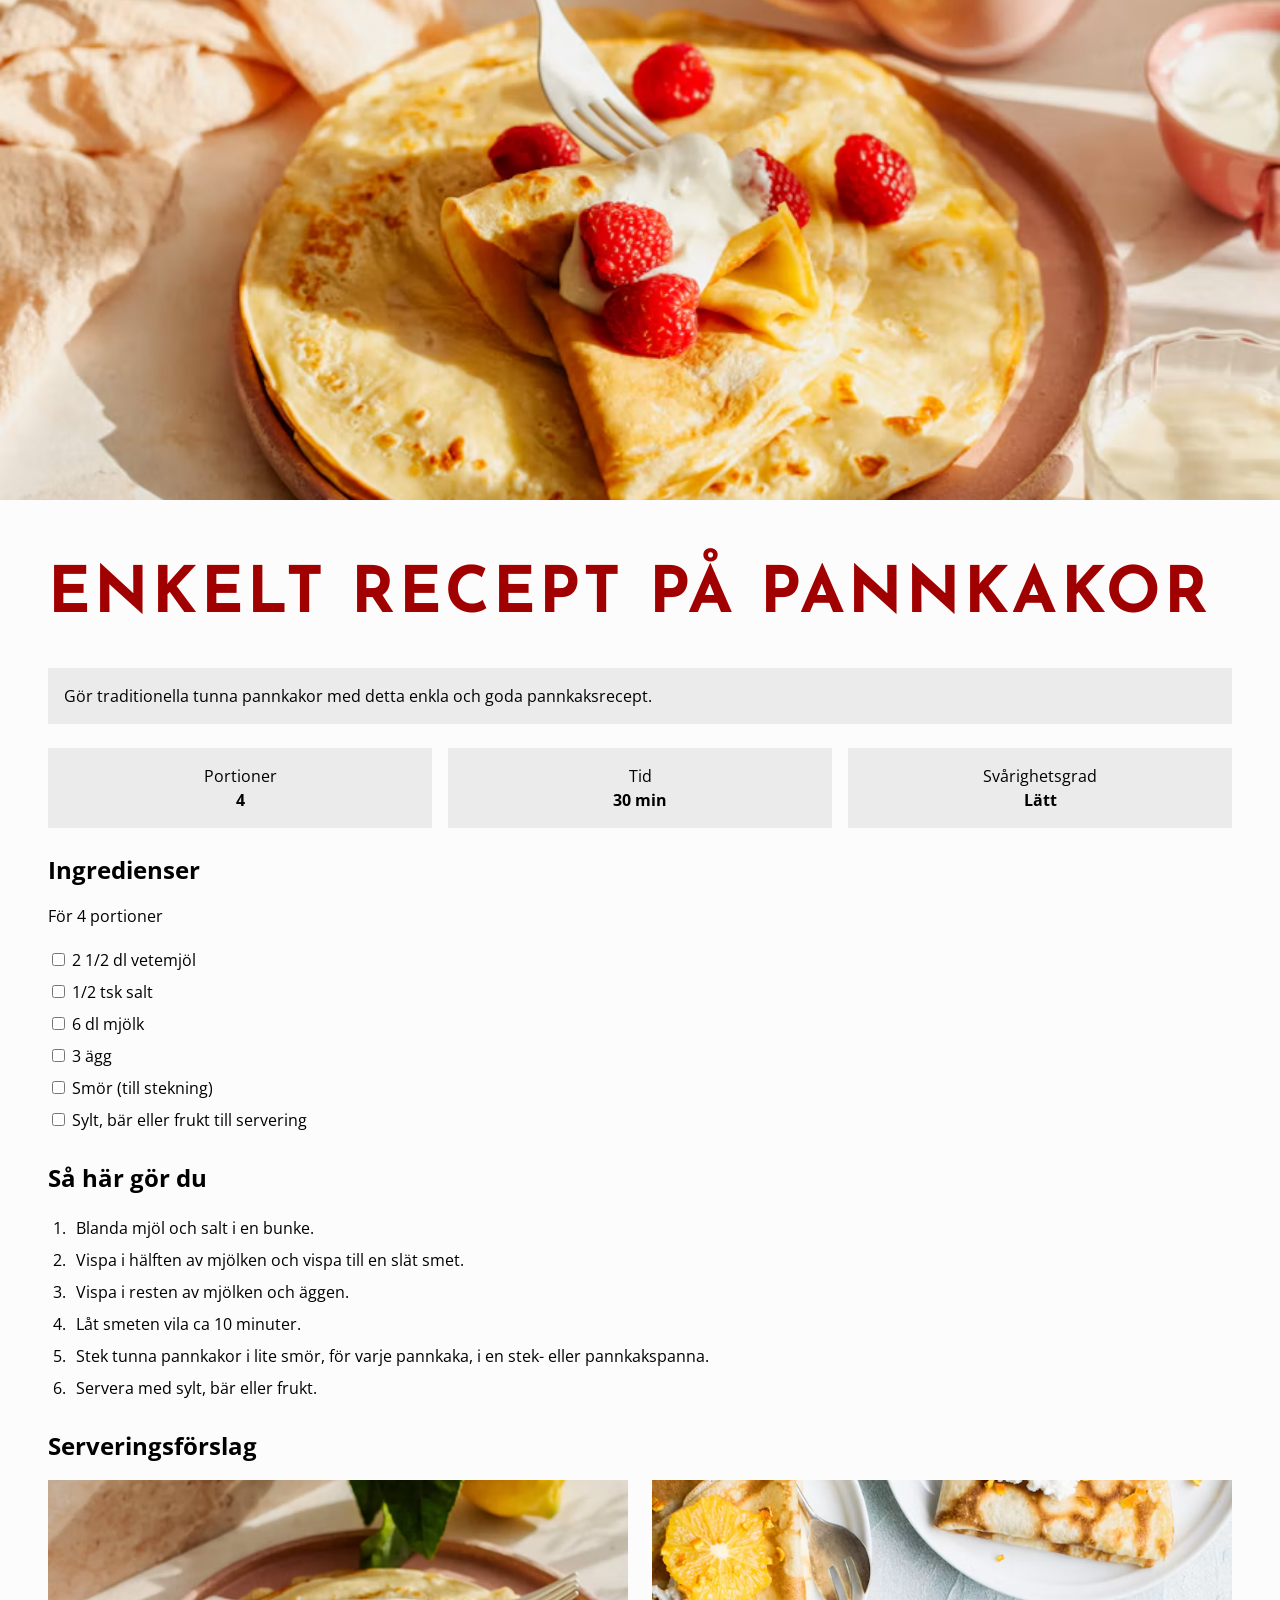
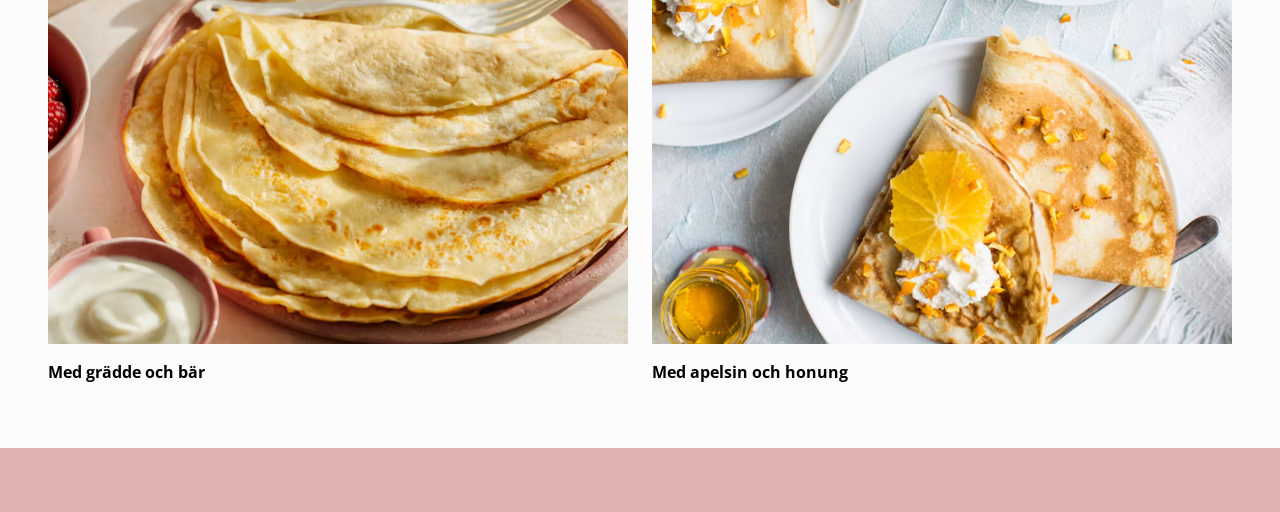
==== index.html @ 58b79878 "Replaced BEM modifiers with data-variant, add :has() strike-through text, focus and hover effects, l" ====
<!doctype html>
<html lang="sv">
  <head>
    <meta charset="UTF-8" />
    <meta name="viewport" content="width=device-width, initial-scale=1.0" />
    <title>Enkelt recept på pannkakor</title>
    <link rel="preconnect" href="https://fonts.googleapis.com" />
    <link rel="preconnect" href="https://fonts.gstatic.com" crossorigin />

    <link
      href="https://fonts.googleapis.com/css2?family=Josefin+Sans:wght@700&family=Open+Sans:wght@400;700&display=swap"
      rel="stylesheet"
    />

    <link rel="stylesheet" href="css/style.css" />
  </head>
  <body>
    <a class="skip-link" href="#main">Hoppa till innehållet</a>
    <main id="main">
      <article class="recipe">
        <img
          class="recipe-hero"
          src="images/01-hero.avif"
          alt="Tunna pannkakor med grädde och färska hallon."
          width="872"
          height="580"
        />

        <div class="recipe-content">
          <header class="recipe-header">
            <h1 class="recipe-title">Enkelt recept på pannkakor</h1>

            <p class="recipe-intro">
              Gör traditionella tunna pannkakor med detta enkla och goda
              pannkaksrecept.
            </p>

            <dl class="recipe-facts">
              <div class="recipe-fact">
                <dt>Portioner</dt>
                <dd class="recipe-fact-value">4</dd>
              </div>
              <div class="recipe-fact">
                <dt>Tid</dt>
                <dd class="recipe-fact-value">30 min</dd>
              </div>
              <div class="recipe-fact">
                <dt>Svårighetsgrad</dt>
                <dd class="recipe-fact-value">Lätt</dd>
              </div>
            </dl>
          </header>

          <section class="recipe-section">
            <h2 class="recipe-subtitle">Ingredienser</h2>
            <p>För 4 portioner</p>
            <ul class="recipe-list" data-variant="ingredients">
              <li>
                <label>
                  <input type="checkbox" />
                  2 1/2 dl vetemjöl
                </label>
              </li>
              <li>
                <label>
                  <input type="checkbox" />
                  1/2 tsk salt
                </label>
              </li>
              <li>
                <label>
                  <input type="checkbox" />
                  6 dl mjölk
                </label>
              </li>
              <li>
                <label>
                  <input type="checkbox" />
                  3 ägg
                </label>
              </li>
              <li>
                <label>
                  <input type="checkbox" />
                  Smör (till stekning)
                </label>
              </li>
              <li>
                <label>
                  <input type="checkbox" />
                  Sylt, bär eller frukt till servering
                </label>
              </li>
            </ul>
          </section>

          <section class="recipe-section">
            <h2 class="recipe-subtitle">Så här gör du</h2>
            <ol class="recipe-list" data-variant="steps">
              <li class="recipe-step">Blanda mjöl och salt i en bunke.</li>
              <li class="recipe-step">
                Vispa i hälften av mjölken och vispa till en slät smet.
              </li>
              <li class="recipe-step">Vispa i resten av mjölken och äggen.</li>
              <li class="recipe-step">Låt smeten vila ca 10 minuter.</li>
              <li class="recipe-step">
                Stek tunna pannkakor i lite smör, för varje pannkaka, i en stek-
                eller pannkakspanna.
              </li>
              <li class="recipe-step">Servera med sylt, bär eller frukt.</li>
            </ol>
          </section>

          <section class="recipe-section">
            <h2 class="recipe-subtitle">Serveringsförslag</h2>

            <div class="recipe-gallery">
              <figure class="recipe-figure">
                <img
                  class="recipe-gallery-image"
                  src="images/02-gallery.avif"
                  alt="En hög pannkakor på ett rosa fat med en skål grädde och en citron i bakgrunden."
                  width="687"
                  height="1032"
                  loading="lazy"
                />
                <figcaption class="recipe-caption">
                  Med grädde och bär
                </figcaption>
              </figure>
              <figure class="recipe-figure">
                <img
                  class="recipe-gallery-image"
                  src="images/03-gallery.avif"
                  alt="Vikta pannkakor med grädde, apelsin och honung."
                  width="687"
                  height="1031"
                  loading="lazy"
                />
                <figcaption class="recipe-caption">
                  Med apelsin och honung
                </figcaption>
              </figure>
            </div>
          </section>
        </div>
      </article>
    </main>
  </body>
</html>
---- css/style.css ----
/* Figma Design Tokens */
:root {
  --color-accent: #a10000;
  --color-page-bg: rgb(161 0 0 / 0.3);
  --color-card-bg: #fcfcfc;
  --color-intro-bg: #ebebeb;
  --color-text: #000;
  --color-text-muted: #5c5c5c;
  --color-focus: var(--color-accent);

  --font-family: "Open Sans", sans-serif;
  --font-family-heading: "Josefin Sans", sans-serif;
  --font-size-body: 1rem;
  --font-size-h1: clamp(2rem, 1rem + 4vw, 4rem);
  --font-size-h2: 1.5rem;
  --line-height-list: 2rem;

  --space-s: 1rem;
  --space-m: 1.5rem;
  --space-l: 3rem;
  --space-xl: 4rem;

  --content-max-width: 80rem;
  --hero-max-height: 500px;
}

/* Reset - based on Kevin Powells minimal reset: https://codepen.io/kevinpowell/pen/QWxBgZX */
*,
*::before,
*::after {
  box-sizing: border-box;
}

body,
h1,
h2,
p,
ul,
ol,
dl,
dd,
figure {
  margin: 0;
}

img {
  display: block;
  max-inline-size: 100%;
  block-size: auto;
}

/* Base */
body {
  min-block-size: 100svh;
  padding-block-end: var(--space-xl);
  font-family: var(--font-family);
  font-size: var(--font-size-body);
  font-weight: 400;
  line-height: 1.5;
  color: var(--color-text);
  background-color: var(--color-page-bg);
  -webkit-font-smoothing: antialiased;
  -moz-osx-font-smoothing: grayscale;
}

/* Focus */
:focus-visible {
  outline: 3px solid var(--color-focus);
  outline-offset: 3px;
}

a:hover {
  text-decoration-thickness: 2px;
}

/* Skip link */
.skip-link {
  position: absolute;
  inset-block-start: var(--space-s);
  inset-inline-start: var(--space-s);
  z-index: 1;
  padding: var(--space-s);
  font-weight: 700;
  color: var(--color-card-bg);
  background-color: var(--color-accent);
  transform: translateY(-200%);
}

.skip-link:focus {
  transform: translateY(0);
}

/* Recipe card */
.recipe {
  max-inline-size: var(--content-max-width);
  margin-inline: auto;
  background-color: var(--color-card-bg);
}

.recipe-hero {
  inline-size: 100%;
  aspect-ratio: 16 / 9;
  max-block-size: var(--hero-max-height);
  object-fit: cover;
}

.recipe-content {
  display: flex;
  flex-direction: column;
  gap: var(--space-m);
  padding: var(--space-l) var(--space-s) var(--space-xl);
}

/* Header */
.recipe-header {
  display: flex;
  flex-direction: column;
  gap: var(--space-m);
}

.recipe-title {
  font-family: var(--font-family-heading);
  font-size: var(--font-size-h1);
  font-weight: 700;
  letter-spacing: 0.05em;
  text-transform: uppercase;
  color: var(--color-accent);
}

.recipe-intro {
  padding: var(--space-s);
  background-color: var(--color-intro-bg);
}

.recipe-facts {
  display: flex;
  flex-wrap: wrap;
  gap: var(--space-s);
}

.recipe-fact {
  flex: 1;
  padding: var(--space-s);
  text-align: center;
  background-color: var(--color-intro-bg);
}

.recipe-fact-value {
  font-weight: 700;
}

/* Sections */
.recipe-section {
  display: flex;
  flex-direction: column;
  gap: var(--space-s);
}

.recipe-subtitle {
  font-size: var(--font-size-h2);
  font-weight: 700;
}

/* Lists */
.recipe-list {
  line-height: var(--line-height-list);
}

.recipe-list[data-variant="ingredients"] {
  list-style: none;
  padding-inline-start: 0;
}

.recipe-list[data-variant="ingredients"] li:has(:checked) {
  color: var(--color-text-muted);
  text-decoration: line-through;
}

.recipe-list[data-variant="ingredients"] input {
  accent-color: var(--color-accent);
}

.recipe-list[data-variant="ingredients"] label {
  cursor: pointer;
}

.recipe-list[data-variant="ingredients"] label:hover {
  color: var(--color-accent);
}

.recipe-list[data-variant="steps"] {
  padding-inline-start: 1.375rem;
}

.recipe-step {
  padding-inline-start: 0.375rem;
}

/* Gallery */
.recipe-gallery {
  display: grid;
  gap: var(--space-m);
}

.recipe-gallery-image {
  inline-size: 100%;
  aspect-ratio: 5 / 4;
  object-fit: cover;
}

.recipe-caption {
  padding-block-start: var(--space-s);
  font-weight: 700;
}

/* Desktop */
@media (min-width: 48em) {
  .recipe-content {
    padding-inline: var(--space-l);
  }

  .recipe-gallery {
    grid-template-columns: 1fr 1fr;
  }
}
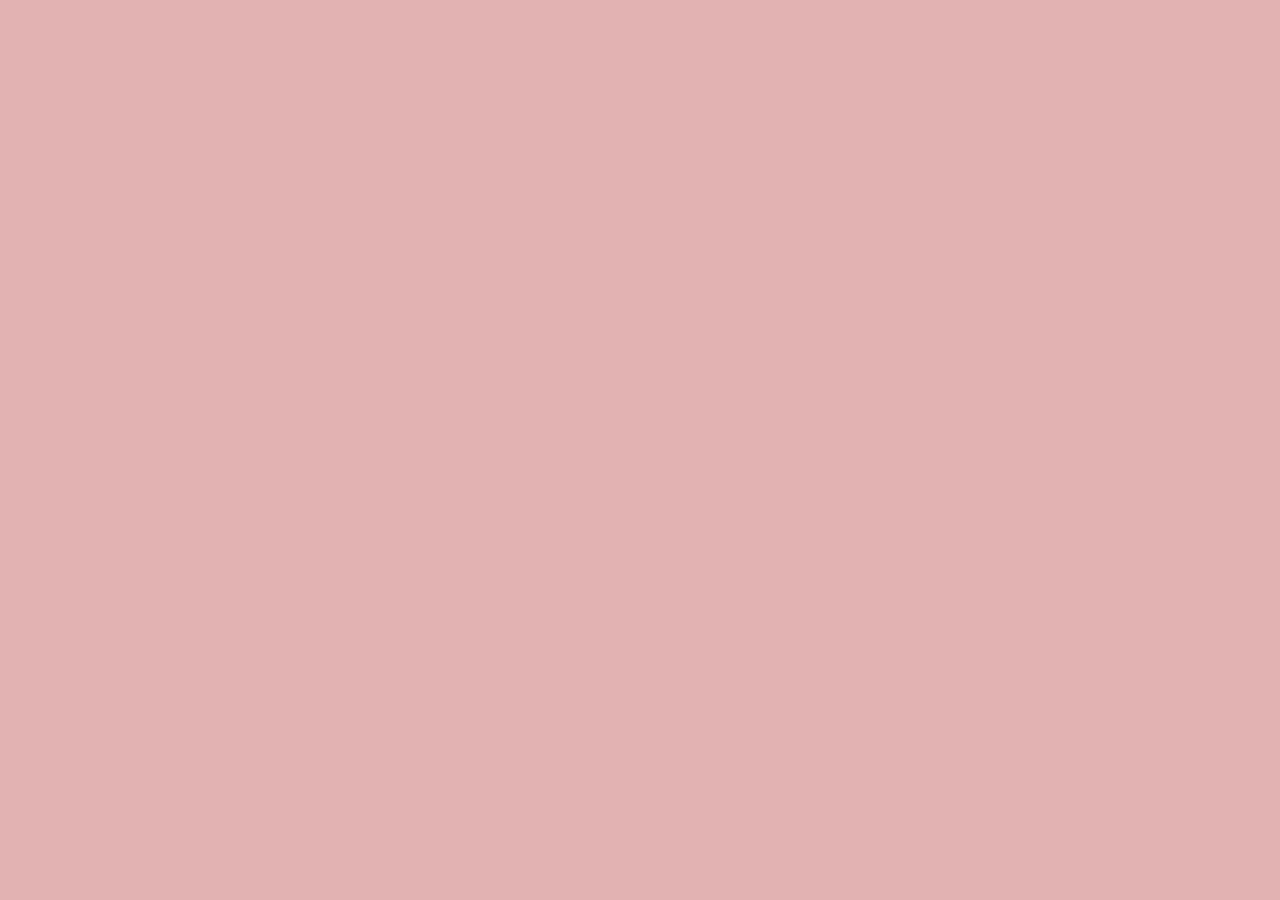
==== commit 81ada002: "Added title and stylesheet, changed to lang=sv on index.html" ====
--- a/index.html
+++ b/index.html
@@ -1,150 +1,11 @@
-<!doctype html>
+<!DOCTYPE html>
 <html lang="sv">
-  <head>
-    <meta charset="UTF-8" />
-    <meta name="viewport" content="width=device-width, initial-scale=1.0" />
-    <title>Enkelt recept på pannkakor</title>
-    <link rel="preconnect" href="https://fonts.googleapis.com" />
-    <link rel="preconnect" href="https://fonts.gstatic.com" crossorigin />
-
-    <link
-      href="https://fonts.googleapis.com/css2?family=Josefin+Sans:wght@700&family=Open+Sans:wght@400;700&display=swap"
-      rel="stylesheet"
-    />
-
-    <link rel="stylesheet" href="css/style.css" />
-  </head>
-  <body>
-    <a class="skip-link" href="#main">Hoppa till innehållet</a>
-    <main id="main">
-      <article class="recipe">
-        <img
-          class="recipe-hero"
-          src="images/01-hero.avif"
-          alt="Tunna pannkakor med grädde och färska hallon."
-          width="872"
-          height="580"
-        />
-
-        <div class="recipe-content">
-          <header class="recipe-header">
-            <h1 class="recipe-title">Enkelt recept på pannkakor</h1>
-
-            <p class="recipe-intro">
-              Gör traditionella tunna pannkakor med detta enkla och goda
-              pannkaksrecept.
-            </p>
-
-            <dl class="recipe-facts">
-              <div class="recipe-fact">
-                <dt>Portioner</dt>
-                <dd class="recipe-fact-value">4</dd>
-              </div>
-              <div class="recipe-fact">
-                <dt>Tid</dt>
-                <dd class="recipe-fact-value">30 min</dd>
-              </div>
-              <div class="recipe-fact">
-                <dt>Svårighetsgrad</dt>
-                <dd class="recipe-fact-value">Lätt</dd>
-              </div>
-            </dl>
-          </header>
-
-          <section class="recipe-section">
-            <h2 class="recipe-subtitle">Ingredienser</h2>
-            <p>För 4 portioner</p>
-            <ul class="recipe-list" data-variant="ingredients">
-              <li>
-                <label>
-                  <input type="checkbox" />
-                  2 1/2 dl vetemjöl
-                </label>
-              </li>
-              <li>
-                <label>
-                  <input type="checkbox" />
-                  1/2 tsk salt
-                </label>
-              </li>
-              <li>
-                <label>
-                  <input type="checkbox" />
-                  6 dl mjölk
-                </label>
-              </li>
-              <li>
-                <label>
-                  <input type="checkbox" />
-                  3 ägg
-                </label>
-              </li>
-              <li>
-                <label>
-                  <input type="checkbox" />
-                  Smör (till stekning)
-                </label>
-              </li>
-              <li>
-                <label>
-                  <input type="checkbox" />
-                  Sylt, bär eller frukt till servering
-                </label>
-              </li>
-            </ul>
-          </section>
-
-          <section class="recipe-section">
-            <h2 class="recipe-subtitle">Så här gör du</h2>
-            <ol class="recipe-list" data-variant="steps">
-              <li class="recipe-step">Blanda mjöl och salt i en bunke.</li>
-              <li class="recipe-step">
-                Vispa i hälften av mjölken och vispa till en slät smet.
-              </li>
-              <li class="recipe-step">Vispa i resten av mjölken och äggen.</li>
-              <li class="recipe-step">Låt smeten vila ca 10 minuter.</li>
-              <li class="recipe-step">
-                Stek tunna pannkakor i lite smör, för varje pannkaka, i en stek-
-                eller pannkakspanna.
-              </li>
-              <li class="recipe-step">Servera med sylt, bär eller frukt.</li>
-            </ol>
-          </section>
-
-          <section class="recipe-section">
-            <h2 class="recipe-subtitle">Serveringsförslag</h2>
-
-            <div class="recipe-gallery">
-              <figure class="recipe-figure">
-                <img
-                  class="recipe-gallery-image"
-                  src="images/02-gallery.avif"
-                  alt="En hög pannkakor på ett rosa fat med en skål grädde och en citron i bakgrunden."
-                  width="687"
-                  height="1032"
-                  loading="lazy"
-                />
-                <figcaption class="recipe-caption">
-                  Med grädde och bär
-                </figcaption>
-              </figure>
-              <figure class="recipe-figure">
-                <img
-                  class="recipe-gallery-image"
-                  src="images/03-gallery.avif"
-                  alt="Vikta pannkakor med grädde, apelsin och honung."
-                  width="687"
-                  height="1031"
-                  loading="lazy"
-                />
-                <figcaption class="recipe-caption">
-                  Med apelsin och honung
-                </figcaption>
-              </figure>
-            </div>
-          </section>
-        </div>
-      </article>
-    </main>
-  </body>
-</html>
+<head>
+  <meta charset="UTF-8">
+  <meta name="viewport" content="width=device-width, initial-scale=1.0">
+  <title>Receptboken</title>
+<link rel="stylesheet" href="css/style.css">
+</head>
+<body>
+</body>
+</html>
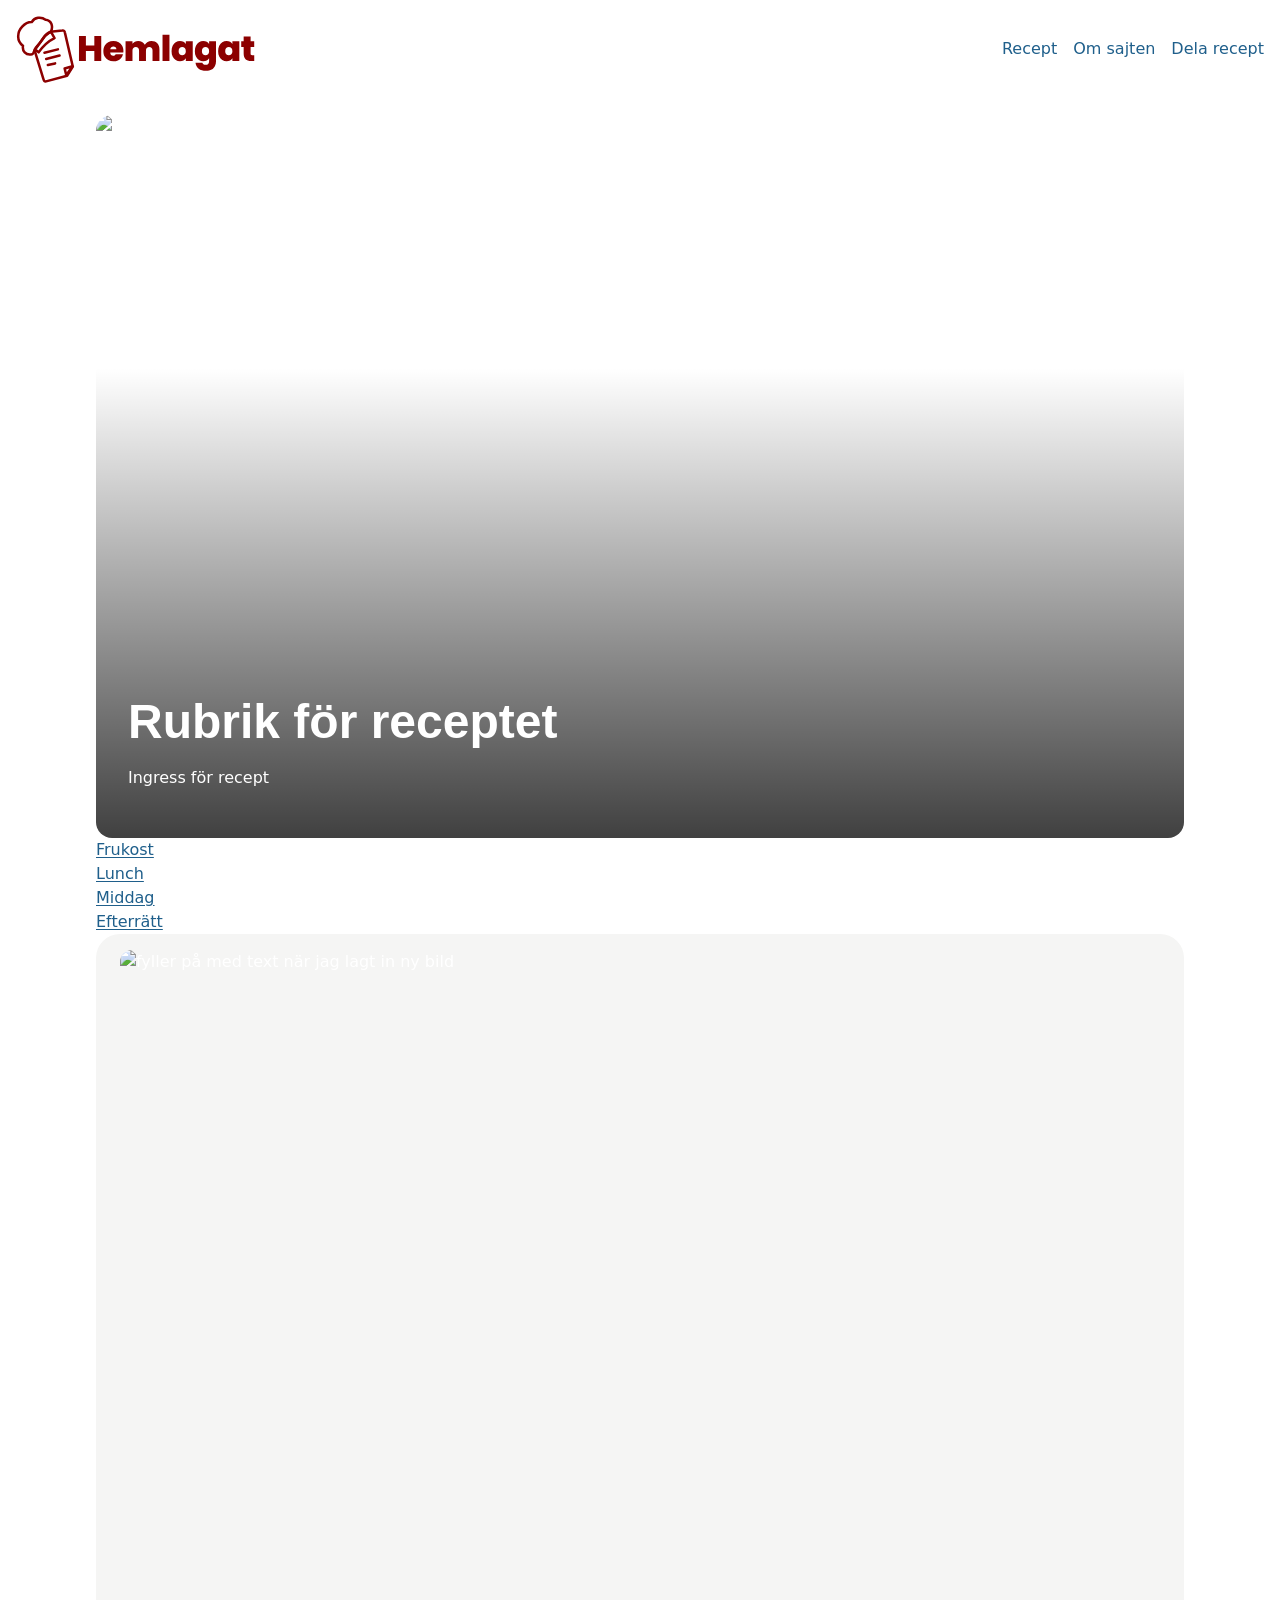
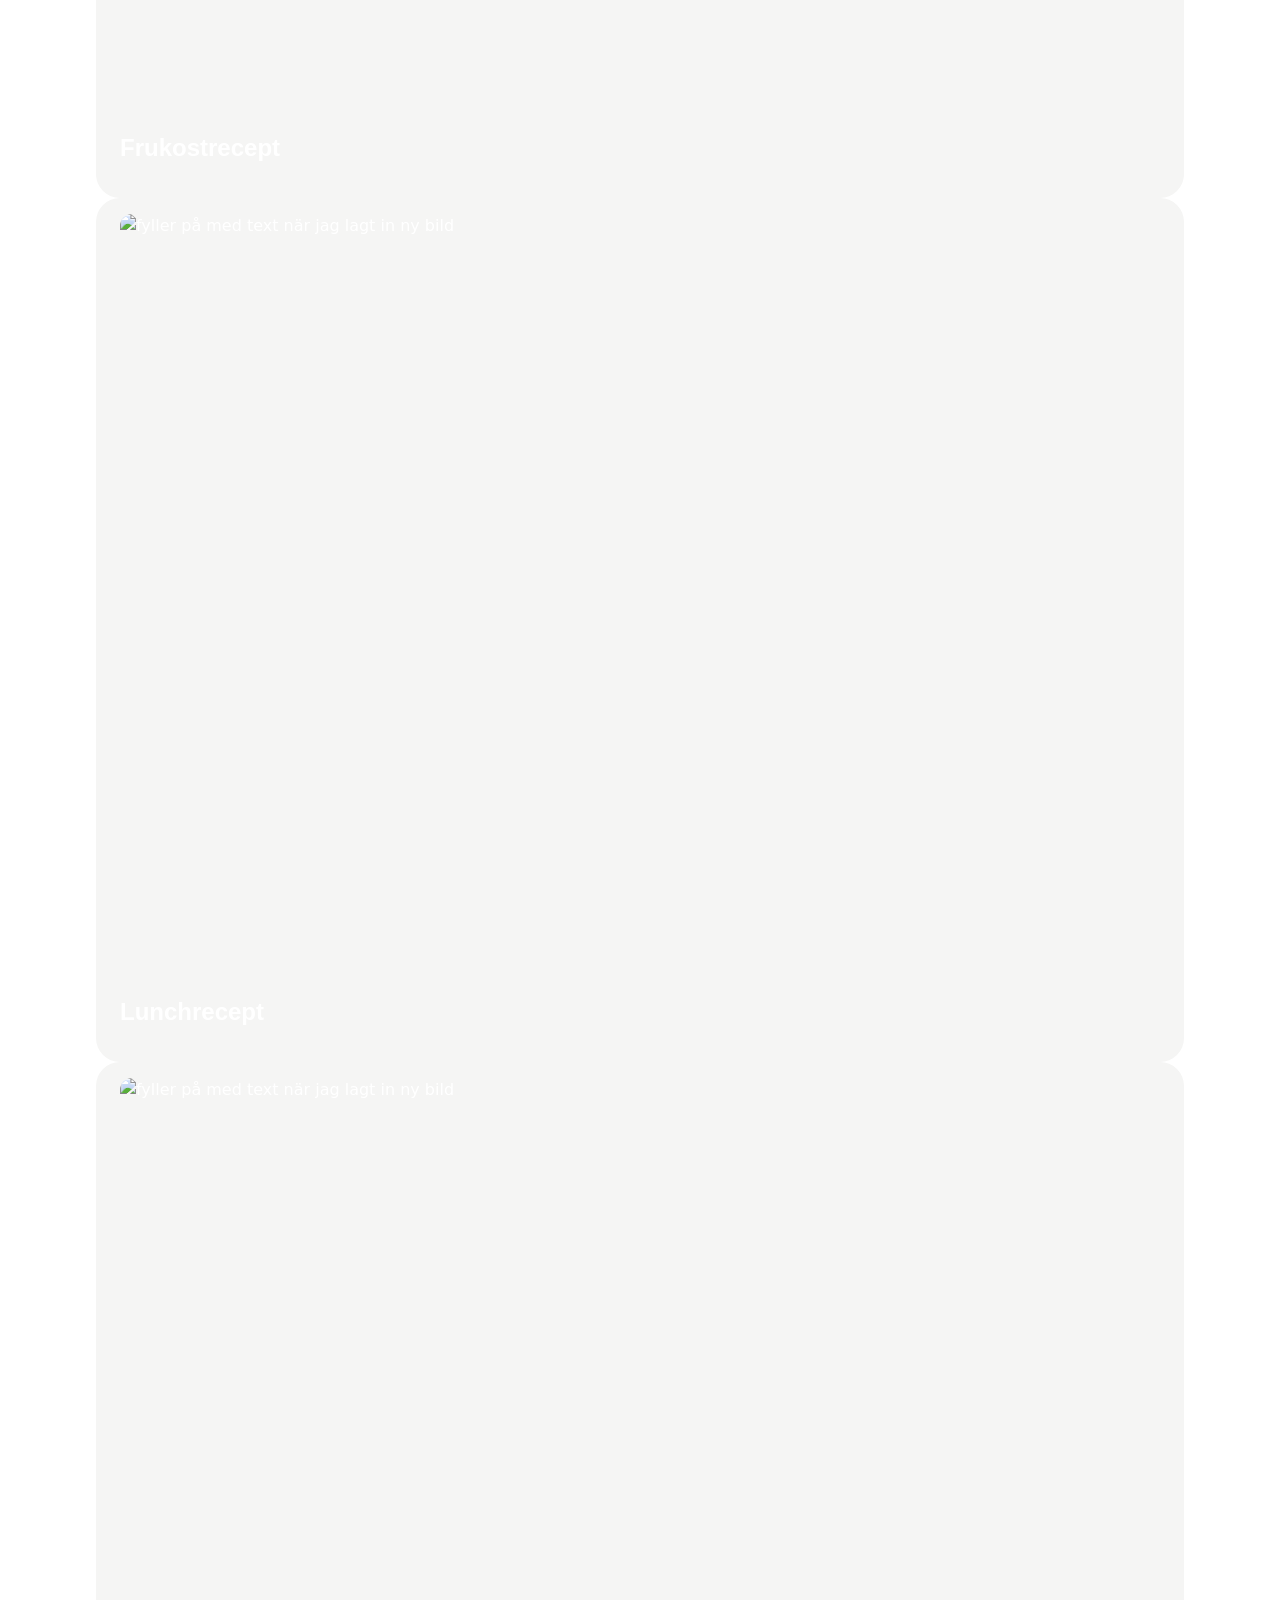
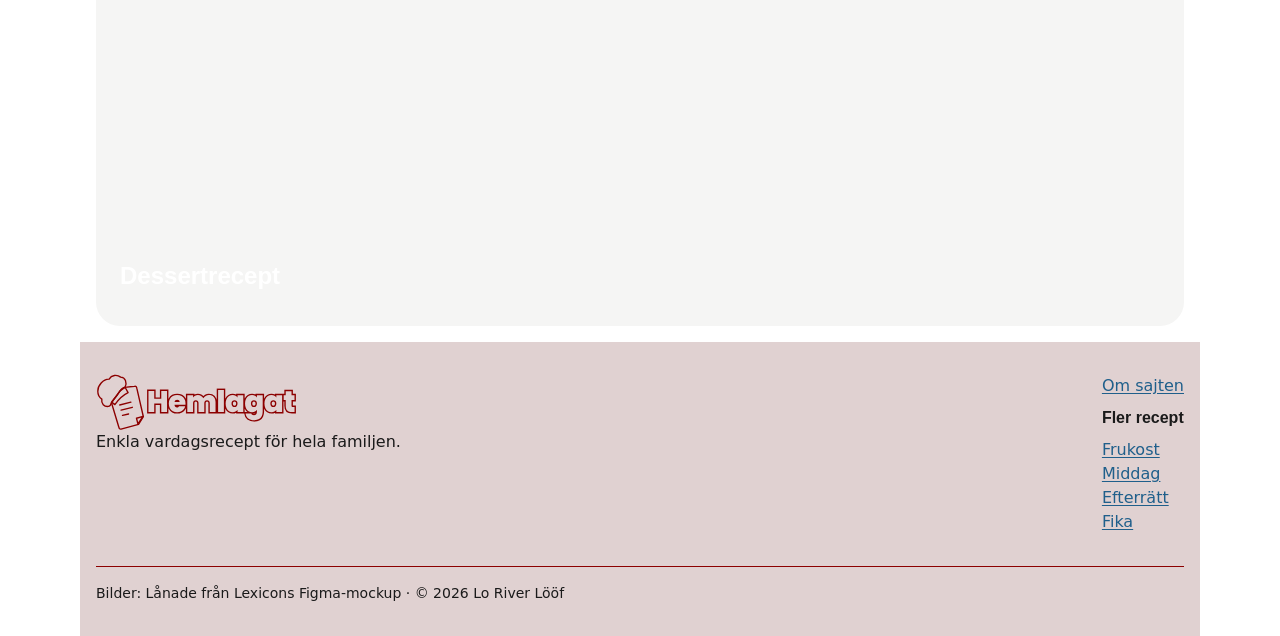
==== commit c9e5b0e5: "Rename recipe page, add logos and remove test code" ====
--- a/index.html
+++ b/index.html
@@ -1,11 +1,126 @@
-<!DOCTYPE html>
+<!doctype html>
 <html lang="sv">
-<head>
-  <meta charset="UTF-8">
-  <meta name="viewport" content="width=device-width, initial-scale=1.0">
-  <title>Receptboken</title>
-<link rel="stylesheet" href="css/style.css">
-</head>
-<body>
-</body>
-</html>+  <head>
+    <meta charset="UTF-8" />
+    <meta name="viewport" content="width=device-width, initial-scale=1.0" />
+    <title>Receptboken</title>
+    <link rel="stylesheet" href="css/style.css" />
+  </head>
+  <body>
+    <a class="skip-link" href="#main">Hoppa till innehållet</a>
+
+    <header class="site-header">
+      <a class="site-logo" href="index.html"
+        ><img
+          src="logotype/logo-hemlagat-transparent.svg"
+          alt="Hemlagat, till startsidan"
+      /></a>
+      <nav aria-label="Huvudmeny">
+        <ul role="list" class="site-nav">
+          <li><a href="index.html">Recept</a></li>
+          <li><a href="#">Om sajten</a></li>
+          <li><a class="button" href="#">Dela recept</a></li>
+        </ul>
+      </nav>
+    </header>
+
+    <main id="main" class="home">
+      <header class="recipe-header">
+        <img
+          src="test-photos/hero-02-index.avif"
+          class="recipe-hero"
+          alt="fyller på med text när jag lagt in ny bild"
+          width="872"
+          height="580"
+        />
+        <h1 class="recipe-title">Rubrik för receptet</h1>
+        <p class="recipe-intro">Ingress för recept</p>
+      </header>
+      <article class="content">
+        <section class="categories">
+          <nav class="category-list" aria-label="Receptkategorier">
+            <ul role="list" class="test">
+              <li><a href="#">Frukost</a></li>
+              <li><a href="#">Lunch</a></li>
+              <li><a href="#">Middag</a></li>
+              <li><a href="#">Efterrätt</a></li>
+            </ul>
+          </nav>
+        </section>
+
+        <section class="test-container">
+          <section class="recipe-header recipe-section recipe-card">
+            <div class="test-hero">
+              <img
+                class="recipe-gallery-image"
+                src="test-photos/recipe-suggestion-03.avif"
+                alt="fyller på med text när jag lagt in ny bild"
+                width="687"
+                height="1032"
+                loading="lazy"
+              />
+              <h2 class="test-hero-text">Frukostrecept</h2>
+            </div>
+          </section>
+          <section class="recipe-header recipe-section recipe-card">
+            <div class="test-hero">
+              <img
+                class="recipe-gallery-image"
+                src="test-photos/recipe-suggestion-01.avif"
+                alt="fyller på med text när jag lagt in ny bild"
+                width="687"
+                height="1032"
+                loading="lazy"
+              />
+              <h2 class="test-hero-text">Lunchrecept</h2>
+            </div>
+          </section>
+          <section class="recipe-header recipe-section recipe-card">
+            <div class="test-hero">
+              <img
+                class="recipe-gallery-image"
+                src="test-photos/recipe-suggestion-02.avif"
+                alt="fyller på med text när jag lagt in ny bild"
+                width="687"
+                height="1032"
+                loading="lazy"
+              />
+              <h2 class="test-hero-text">Dessertrecept</h2>
+            </div>
+          </section>
+          <!-- </div> -->
+        </section>
+      </article>
+    </main>
+
+    <div class="footer-wrapper">
+      <footer class="site-footer">
+        <div class="footer-brand">
+          <a href="index.html"
+            ><img
+              class="footer-logo"
+              src="logotype/logo-hemlagat-transparent-stroke-3.svg"
+              alt="Hemlagat, till startsidan"
+          /></a>
+
+          <p>Enkla vardagsrecept för hela familjen.</p>
+        </div>
+        <nav class="footer-nav" aria-label="Sidfot">
+          <ul role="list">
+            <li><a href="#">Om sajten</a></li>
+          </ul>
+          <h2 class="footer-title">Fler recept</h2>
+          <ul role="list">
+            <li><a href="#">Frukost</a></li>
+            <li><a href="#">Middag</a></li>
+            <li><a href="#">Efterrätt</a></li>
+            <li><a href="#">Fika</a></li>
+          </ul>
+        </nav>
+        <p class="footer-copyright">
+          Bilder: Lånade från Lexicons Figma-mockup · © 2026 Lo River Lööf
+        </p>
+      </footer>
+    </div>
+  </body>
+</html>
--- a/css/style.css
+++ b/css/style.css
@@ -1,225 +1,430 @@
-/* Figma Design Tokens */
+/* ==========================================================
+   1. Tokens
+   light-dark(light value, dark value) follows the visitor's
+   system setting. It only works together with color-scheme.
+   ========================================================== */
 :root {
-  --color-accent: #a10000;
-  --color-page-bg: rgb(161 0 0 / 0.3);
-  --color-card-bg: #fcfcfc;
-  --color-intro-bg: #ebebeb;
-  --color-text: #000;
-  --color-text-muted: #5c5c5c;
-  --color-focus: var(--color-accent);
-
-  --font-family: "Open Sans", sans-serif;
-  --font-family-heading: "Josefin Sans", sans-serif;
-  --font-size-body: 1rem;
-  --font-size-h1: clamp(2rem, 1rem + 4vw, 4rem);
-  --font-size-h2: 1.5rem;
-  --line-height-list: 2rem;
-
-  --space-s: 1rem;
-  --space-m: 1.5rem;
-  --space-l: 3rem;
-  --space-xl: 4rem;
-
-  --content-max-width: 80rem;
-  --hero-max-height: 500px;
-}
-
-/* Reset - based on Kevin Powells minimal reset: https://codepen.io/kevinpowell/pen/QWxBgZX */
+  color-scheme: light dark;
+
+  --color-text: light-dark(#1a1a1a, #e8e8ea);
+  --color-text-muted: light-dark(#6b6b6b, #9a9a9f);
+  --color-bg: light-dark(#ffffff, #141518);
+  --color-surface: light-dark(#f5f5f4, #1d1f23);
+  --color-accent: light-dark(#1f5f8b, #7cb8e4);
+  --color-link: light-dark(#1f5f8b, #7cb8e4);
+  --color-link-hover: light-dark(#123d5c, #b3d8f2);
+  --color-border: light-dark(#8c0000, #2c2f35);
+  --color-footer: rgb(224, 209, 209);
+
+  --font-body: "Open Sans", system-ui, sans-serif;
+  --font-heading: "Josefin Sans", sans-serif;
+
+  --space-xs: 0.25rem;
+  --space-s: 0.5rem;
+  --space-m: 1rem;
+  --space-l: 1.5rem;
+  --space-xl: 2rem;
+}
+
+/* ==========================================================
+   2. Reset
+   Based on Josh Comeau's Custom CSS Reset
+   https://www.joshwcomeau.com/css/custom-css-reset/
+   ========================================================== */
 *,
 *::before,
 *::after {
   box-sizing: border-box;
 }
 
-body,
+* {
+  margin: 0;
+}
+
+@media (prefers-reduced-motion: no-preference) {
+  html {
+    interpolate-size: allow-keywords;
+  }
+}
+
+body {
+  line-height: 1.5;
+  -webkit-font-smoothing: antialiased;
+}
+
+img,
+picture,
+video,
+canvas,
+svg {
+  display: block;
+  max-width: 100%;
+}
+
+input,
+button,
+textarea,
+select {
+  font: inherit;
+}
+
+p,
 h1,
 h2,
-p,
-ul,
-ol,
-dl,
-dd,
-figure {
-  margin: 0;
-}
-
-img {
-  display: block;
-  max-inline-size: 100%;
+h3,
+h4,
+h5,
+h6 {
+  overflow-wrap: break-word;
+}
+
+p {
+  text-wrap: pretty;
+}
+
+h1,
+h2,
+h3,
+h4,
+h5,
+h6 {
+  text-wrap: balance;
+}
+
+/* From Andy Bell's A (more) Modern CSS Reset
+   https://piccalil.li/blog/a-more-modern-css-reset/
+   Removes list styles only when role="list" is set,
+   so Safari/VoiceOver still announces it as a list. */
+ul[role="list"],
+ol[role="list"] {
+  list-style: none;
+  padding: 0;
+}
+
+/* ==========================================================
+   3. Base
+   Default styles for plain HTML elements, no classes.
+   ========================================================== */
+body {
+  min-height: 100vh;
+  font-family: var(--font-body);
+  color: var(--color-text);
+  background-color: var(--color-bg);
+}
+
+h1,
+h2,
+h3,
+h4,
+h5,
+h6 {
+  font-family: var(--font-heading);
+}
+
+a {
+  color: var(--color-link);
+  text-underline-offset: 0.15em;
+}
+
+a:hover {
+  color: var(--color-link-hover);
+  text-decoration-thickness: 2px;
+}
+
+:focus-visible {
+  outline: 3px solid var(--color-accent);
+  outline-offset: 2px;
+}
+
+@media (prefers-reduced-motion: no-preference) {
+  html {
+    scroll-behavior: smooth;
+  }
+}
+
+/* ==========================================================
+   4. Layout
+   ========================================================== */
+main {
+  max-inline-size: 70rem;
+  margin-inline: auto;
+  padding: var(--space-m);
+}
+
+/* ==========================================================
+   5. Site header
+   ========================================================== */
+.site-header {
+  display: flex;
+  flex-wrap: wrap;
+  justify-content: space-between;
+  align-items: center;
+  gap: var(--space-m);
+  padding: var(--space-m);
+
+  a {
+    text-decoration: none;
+  }
+}
+
+.site-logo img {
+  inline-size: 15rem;
   block-size: auto;
 }
 
-/* Base */
-body {
-  min-block-size: 100svh;
-  padding-block-end: var(--space-xl);
-  font-family: var(--font-family);
-  font-size: var(--font-size-body);
-  font-weight: 400;
-  line-height: 1.5;
-  color: var(--color-text);
-  background-color: var(--color-page-bg);
-  -webkit-font-smoothing: antialiased;
-  -moz-osx-font-smoothing: grayscale;
-}
-
-/* Focus */
-:focus-visible {
-  outline: 3px solid var(--color-focus);
-  outline-offset: 3px;
-}
-
-a:hover {
-  text-decoration-thickness: 2px;
-}
-
-/* Skip link */
-.skip-link {
-  position: absolute;
-  inset-block-start: var(--space-s);
-  inset-inline-start: var(--space-s);
+.site-nav {
+  display: flex;
+  flex-wrap: wrap;
+  gap: var(--space-m);
+}
+
+/* ==========================================================
+   6. Recipe page
+   ========================================================== */
+
+/* Page grid: one column on mobile, two from 48em */
+.recipe {
+  display: grid;
+  gap: var(--space-m);
+}
+
+@media (width >= 48em) {
+  .recipe {
+    grid-template-columns: minmax(0, 2fr) minmax(0, 3fr);
+    grid-template-areas:
+      "hero        hero"
+      "ingredients steps"
+      "serving     serving";
+    align-items: start;
+  }
+
+  .recipe-header {
+    grid-area: hero;
+  }
+
+  .recipe-ingredients {
+    grid-area: ingredients;
+  }
+
+  .recipe-steps {
+    grid-area: steps;
+  }
+
+  .recipe-serving {
+    grid-area: serving;
+  }
+}
+
+/* Hero: image and text share the same grid cells */
+.recipe-header {
+  display: grid;
+  grid-template-columns: var(--space-xl) 1fr var(--space-xl);
+  grid-template-rows: 1fr auto auto auto var(--space-xl);
+  row-gap: var(--space-s);
+  border-radius: 1rem;
+  overflow: hidden;
+  color: white;
+}
+
+.recipe-hero {
+  grid-column: 1 / -1;
+  grid-row: 1 / -1;
+  inline-size: 100%;
+  block-size: 100%;
+  object-fit: cover;
+}
+
+/* Dark gradient so the text on the image is readable */
+.recipe-header::after {
+  content: "";
+  grid-column: 1 / -1;
+  grid-row: 1 / -1;
+  background: linear-gradient(transparent 35%, rgb(0 0 0 / 0.75));
+}
+
+.recipe-title,
+.recipe-intro,
+.recipe-facts {
+  grid-column: 2;
   z-index: 1;
-  padding: var(--space-s);
+}
+
+.recipe-title {
+  grid-row: 2;
+  font-size: clamp(1.75rem, 1rem + 3vw, 3rem);
+}
+
+.recipe-intro {
+  grid-row: 3;
+}
+
+/* Facts */
+.recipe-facts {
+  grid-row: 4;
+  display: flex;
+  flex-wrap: wrap;
+  align-items: end;
+  gap: var(--space-s) var(--space-xl);
+}
+
+.recipe-fact dt {
+  font-size: 0.875rem;
+}
+
+.recipe-fact-value {
   font-weight: 700;
-  color: var(--color-card-bg);
-  background-color: var(--color-accent);
-  transform: translateY(-200%);
-}
-
-.skip-link:focus {
-  transform: translateY(0);
-}
-
-/* Recipe card */
-.recipe {
-  max-inline-size: var(--content-max-width);
-  margin-inline: auto;
-  background-color: var(--color-card-bg);
-}
-
-.recipe-hero {
-  inline-size: 100%;
-  aspect-ratio: 16 / 9;
-  max-block-size: var(--hero-max-height);
-  object-fit: cover;
-}
-
-.recipe-content {
+}
+
+.recipe-ratings {
+  margin-inline-start: auto;
+}
+
+.recipe-stars {
+  color: #ffd500;
+  font-size: 1.5em;
+}
+
+/* Sections (cards) */
+.recipe-section {
   display: flex;
   flex-direction: column;
   gap: var(--space-m);
-  padding: var(--space-l) var(--space-s) var(--space-xl);
-}
-
-/* Header */
-.recipe-header {
-  display: flex;
-  flex-direction: column;
+  padding: var(--space-m) var(--space-l);
+  background-color: var(--color-surface);
+  border-radius: 1.5rem;
+}
+
+/* Lists */
+.recipe-list[data-variant="ingredients"] input {
+  accent-color: var(--color-accent);
+}
+
+.recipe-list[data-variant="ingredients"] label {
+  cursor: pointer;
+}
+
+.recipe-list[data-variant="ingredients"] label:hover {
+  color: var(--color-accent);
+}
+
+.recipe-list[data-variant="ingredients"] li:has(:checked) {
+  color: var(--color-text-muted);
+  text-decoration: line-through;
+}
+
+.recipe-list[data-variant="steps"] {
+  padding-inline-start: 1.375rem;
+}
+
+.recipe-step {
+  padding-inline-start: 0.375rem;
+}
+
+/* Gallery */
+.recipe-gallery {
+  display: grid;
+  grid-template-columns: repeat(2, minmax(0, 1fr));
   gap: var(--space-m);
 }
 
-.recipe-title {
-  font-family: var(--font-family-heading);
-  font-size: var(--font-size-h1);
+.recipe-gallery-image {
+  inline-size: 100%;
+  block-size: auto;
+  aspect-ratio: 4 / 3;
+  object-fit: cover;
+  border-radius: 0.75rem;
+}
+
+.recipe-caption {
+  padding-block-start: var(--space-s);
   font-weight: 700;
-  letter-spacing: 0.05em;
-  text-transform: uppercase;
-  color: var(--color-accent);
-}
-
-.recipe-intro {
-  padding: var(--space-s);
-  background-color: var(--color-intro-bg);
-}
-
-.recipe-facts {
-  display: flex;
-  flex-wrap: wrap;
-  gap: var(--space-s);
-}
-
-.recipe-fact {
-  flex: 1;
-  padding: var(--space-s);
-  text-align: center;
-  background-color: var(--color-intro-bg);
-}
-
-.recipe-fact-value {
-  font-weight: 700;
-}
-
-/* Sections */
-.recipe-section {
+}
+
+/* ==========================================================
+   7. Site footer
+   ========================================================== */
+
+.site-footer {
+  display: grid;
+  gap: var(--space-xl);
+  max-inline-size: 70rem;
+  margin-inline: auto;
+  padding: var(--space-xl) var(--space-m);
+  background-color: var(--color-footer);
+}
+
+@media (width >= 48em) {
+  .site-footer {
+    grid-template-columns: 1fr auto;
+    grid-template-areas:
+      "brand     nav"
+      "copyright copyright";
+  }
+
+  .footer-brand {
+    grid-area: brand;
+  }
+
+  .footer-nav {
+    grid-area: nav;
+  }
+
+  .footer-copyright {
+    grid-area: copyright;
+  }
+}
+
+.footer-logo {
+  inline-size: 12.5rem;
+  block-size: auto;
+}
+
+.footer-nav {
   display: flex;
   flex-direction: column;
   gap: var(--space-s);
 }
 
-.recipe-subtitle {
-  font-size: var(--font-size-h2);
-  font-weight: 700;
-}
-
-/* Lists */
-.recipe-list {
-  line-height: var(--line-height-list);
-}
-
-.recipe-list[data-variant="ingredients"] {
-  list-style: none;
-  padding-inline-start: 0;
-}
-
-.recipe-list[data-variant="ingredients"] li:has(:checked) {
-  color: var(--color-text-muted);
-  text-decoration: line-through;
-}
-
-.recipe-list[data-variant="ingredients"] input {
-  accent-color: var(--color-accent);
-}
-
-.recipe-list[data-variant="ingredients"] label {
-  cursor: pointer;
-}
-
-.recipe-list[data-variant="ingredients"] label:hover {
-  color: var(--color-accent);
-}
-
-.recipe-list[data-variant="steps"] {
-  padding-inline-start: 1.375rem;
-}
-
-.recipe-step {
-  padding-inline-start: 0.375rem;
-}
-
-/* Gallery */
-.recipe-gallery {
-  display: grid;
-  gap: var(--space-m);
-}
-
-.recipe-gallery-image {
-  inline-size: 100%;
-  aspect-ratio: 5 / 4;
-  object-fit: cover;
-}
-
-.recipe-caption {
-  padding-block-start: var(--space-s);
-  font-weight: 700;
-}
-
-/* Desktop */
-@media (min-width: 48em) {
-  .recipe-content {
-    padding-inline: var(--space-l);
-  }
-
-  .recipe-gallery {
-    grid-template-columns: 1fr 1fr;
-  }
-}
+.footer-title {
+  font-size: 1rem;
+}
+
+.footer-copyright {
+  padding-block-start: var(--space-m);
+  border-block-start: 1px solid var(--color-border);
+  font-size: 0.875rem;
+}
+
+/* ==========================================================
+   8. Utilities
+   Last in the file so they win over component styles.
+   ========================================================== */
+
+/* Skip link: hidden until focused */
+.skip-link {
+  position: absolute;
+  top: var(--space-m);
+  left: var(--space-m);
+  z-index: 100;
+  padding: var(--space-s) var(--space-m);
+  background-color: var(--color-bg);
+  color: var(--color-text);
+  transform: translateY(-200%);
+}
+
+.skip-link:focus {
+  transform: none;
+}
+
+/* Hides content visually but keeps it for screen readers */
+.visually-hidden {
+  position: absolute;
+  width: 1px;
+  height: 1px;
+  margin: -1px;
+  padding: 0;
+  overflow: hidden;
+  clip-path: inset(50%);
+  white-space: nowrap;
+  border: 0;
+}
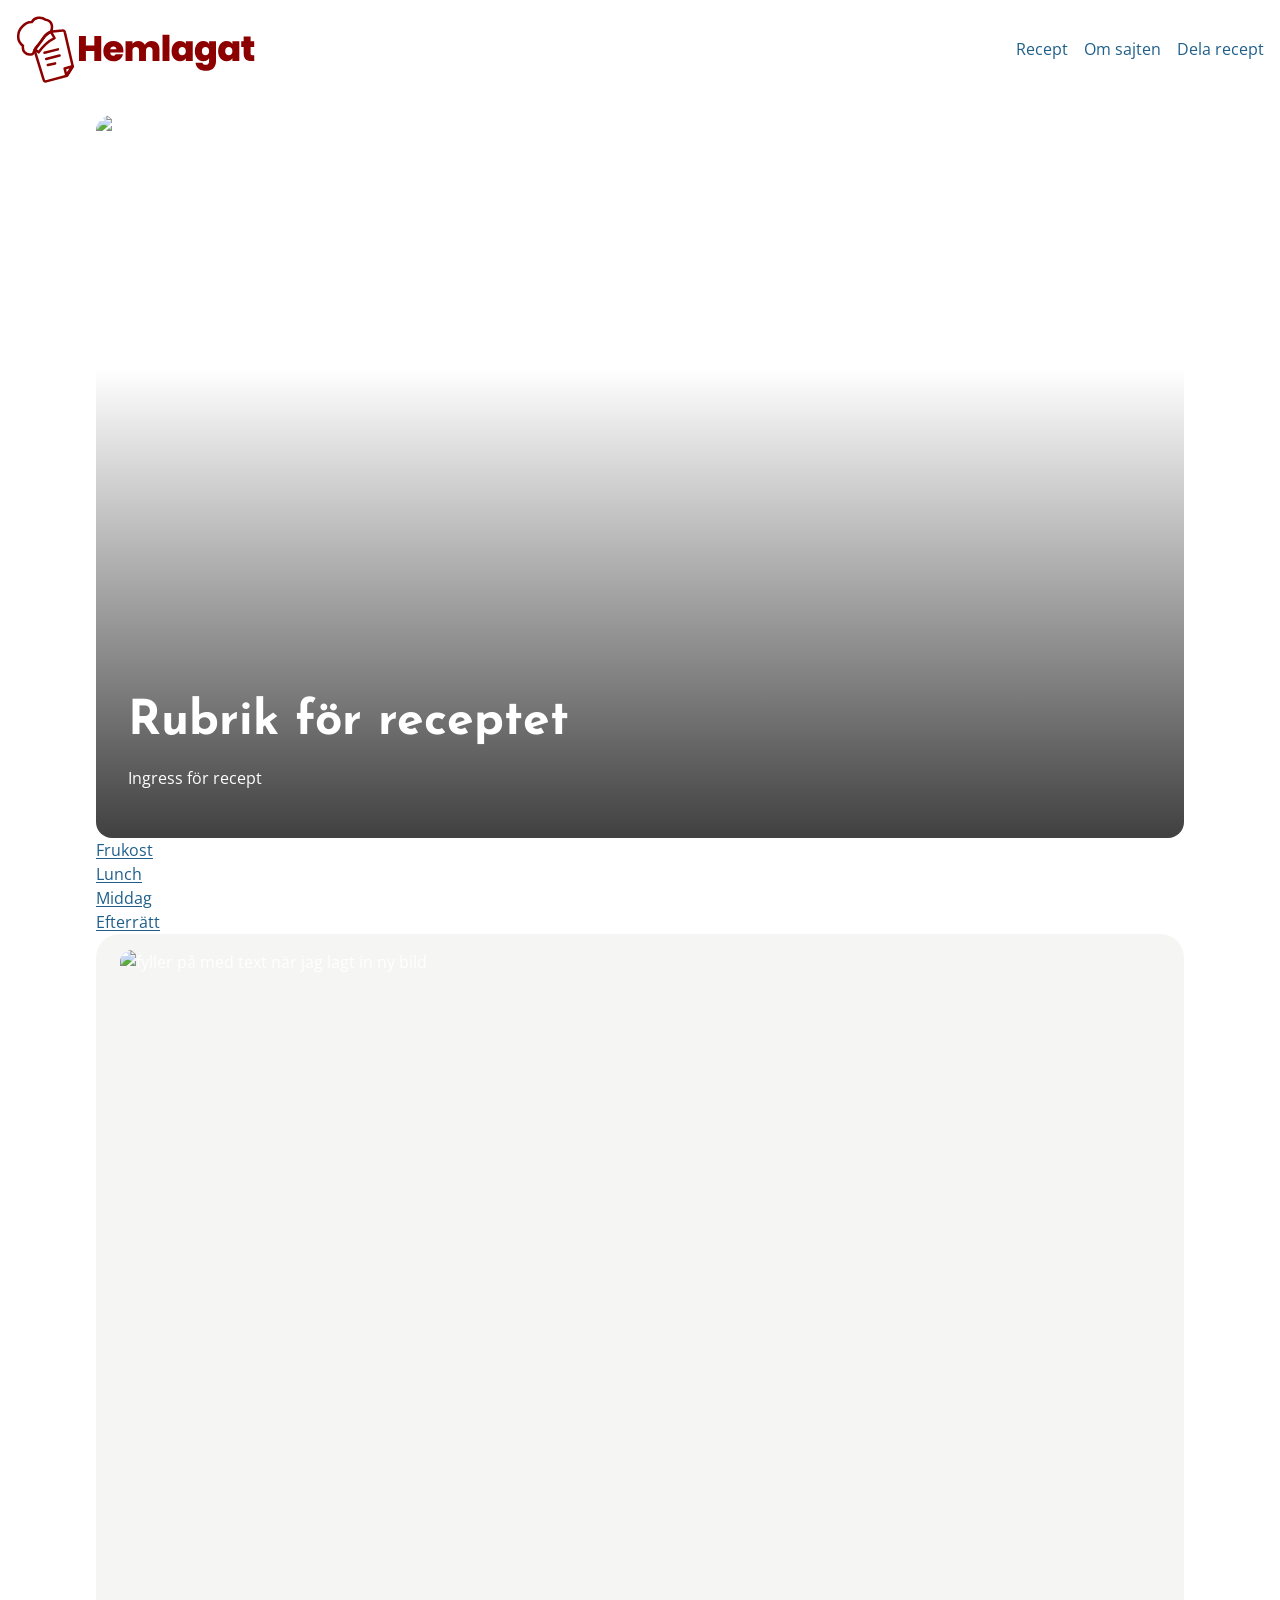
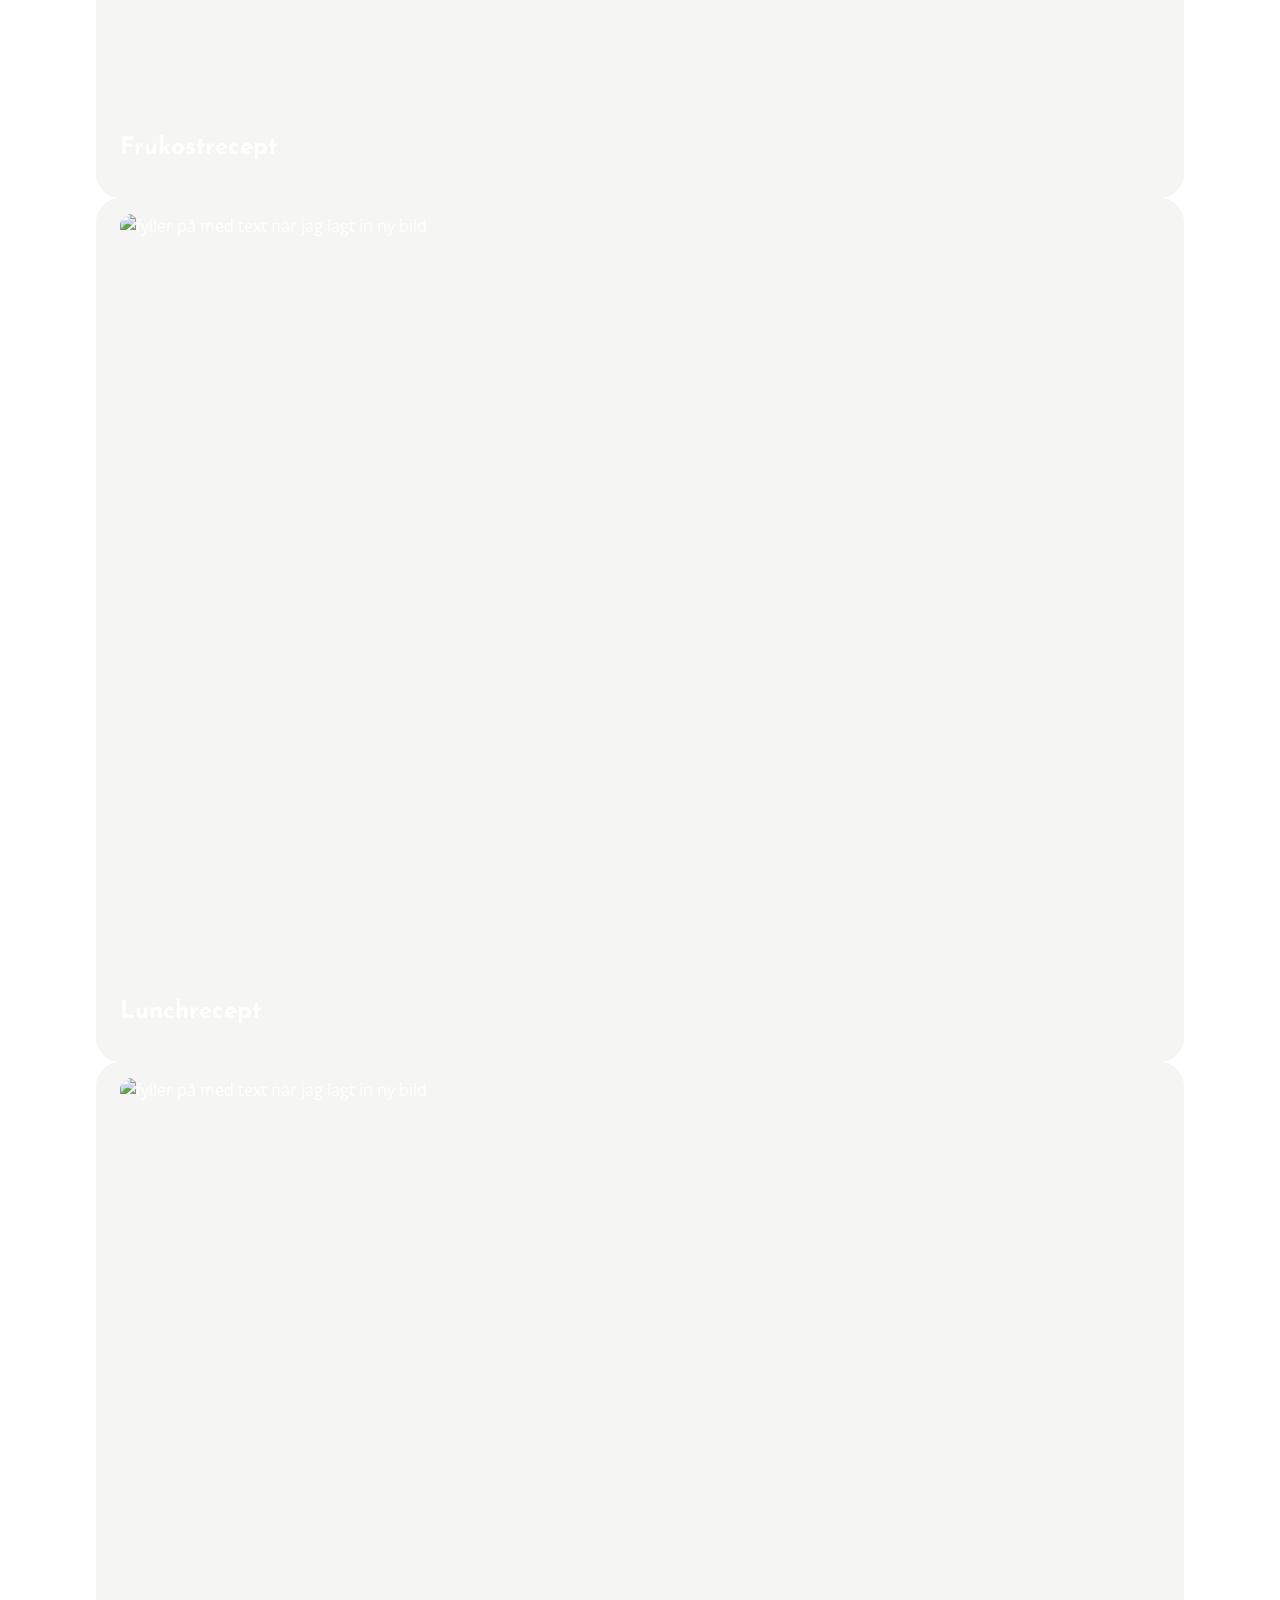
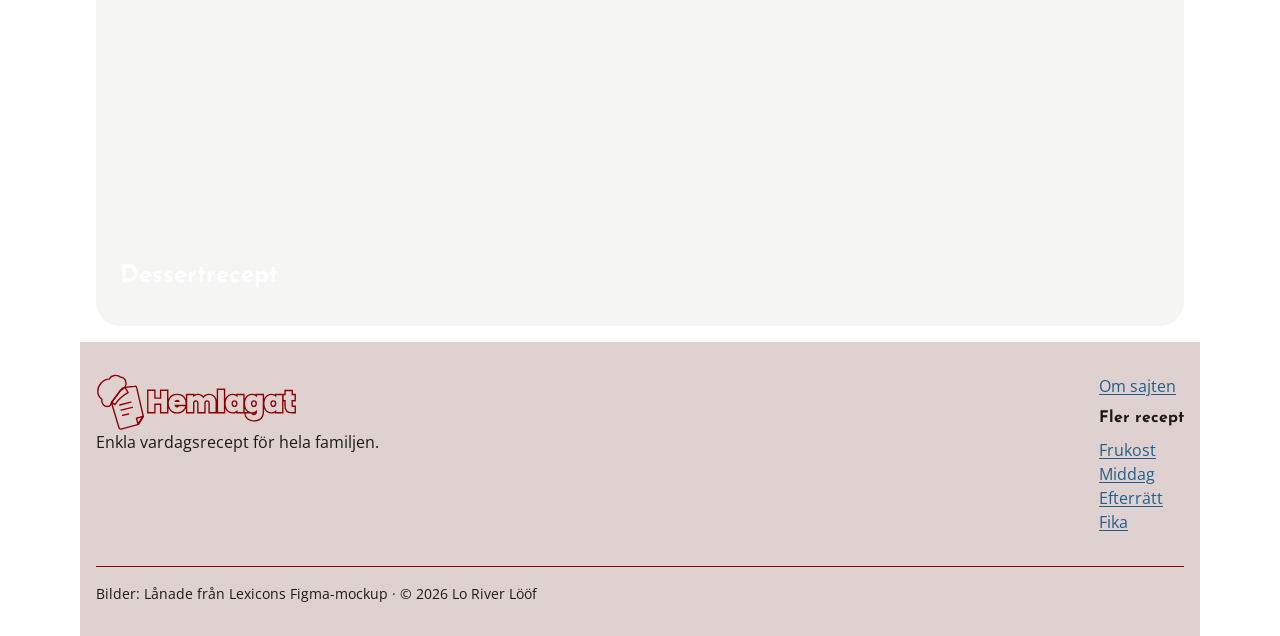
==== commit 7aef72f1: "Add fonts, new title and meta description to start page" ====
--- a/index.html
+++ b/index.html
@@ -3,7 +3,19 @@
   <head>
     <meta charset="UTF-8" />
     <meta name="viewport" content="width=device-width, initial-scale=1.0" />
-    <title>Receptboken</title>
+    <meta
+      name="description"
+      content="Enkla vardagsrecept för hela familjen, från frukost till fika."
+    />
+    <!-- Fonts: Open Sans and Josefin Sans from Google Fonts (SIL Open Font License) -->
+    <link rel="preconnect" href="https://fonts.googleapis.com" />
+    <link rel="preconnect" href="https://fonts.gstatic.com" crossorigin />
+
+    <link
+      href="https://fonts.googleapis.com/css2?family=Josefin+Sans:wght@700&family=Open+Sans:wght@400;700&display=swap"
+      rel="stylesheet"
+    />
+    <title>Hemlagat | Enkla vardagsrecept</title>
     <link rel="stylesheet" href="css/style.css" />
   </head>
   <body>
@@ -88,7 +100,6 @@
               <h2 class="test-hero-text">Dessertrecept</h2>
             </div>
           </section>
-          <!-- </div> -->
         </section>
       </article>
     </main>
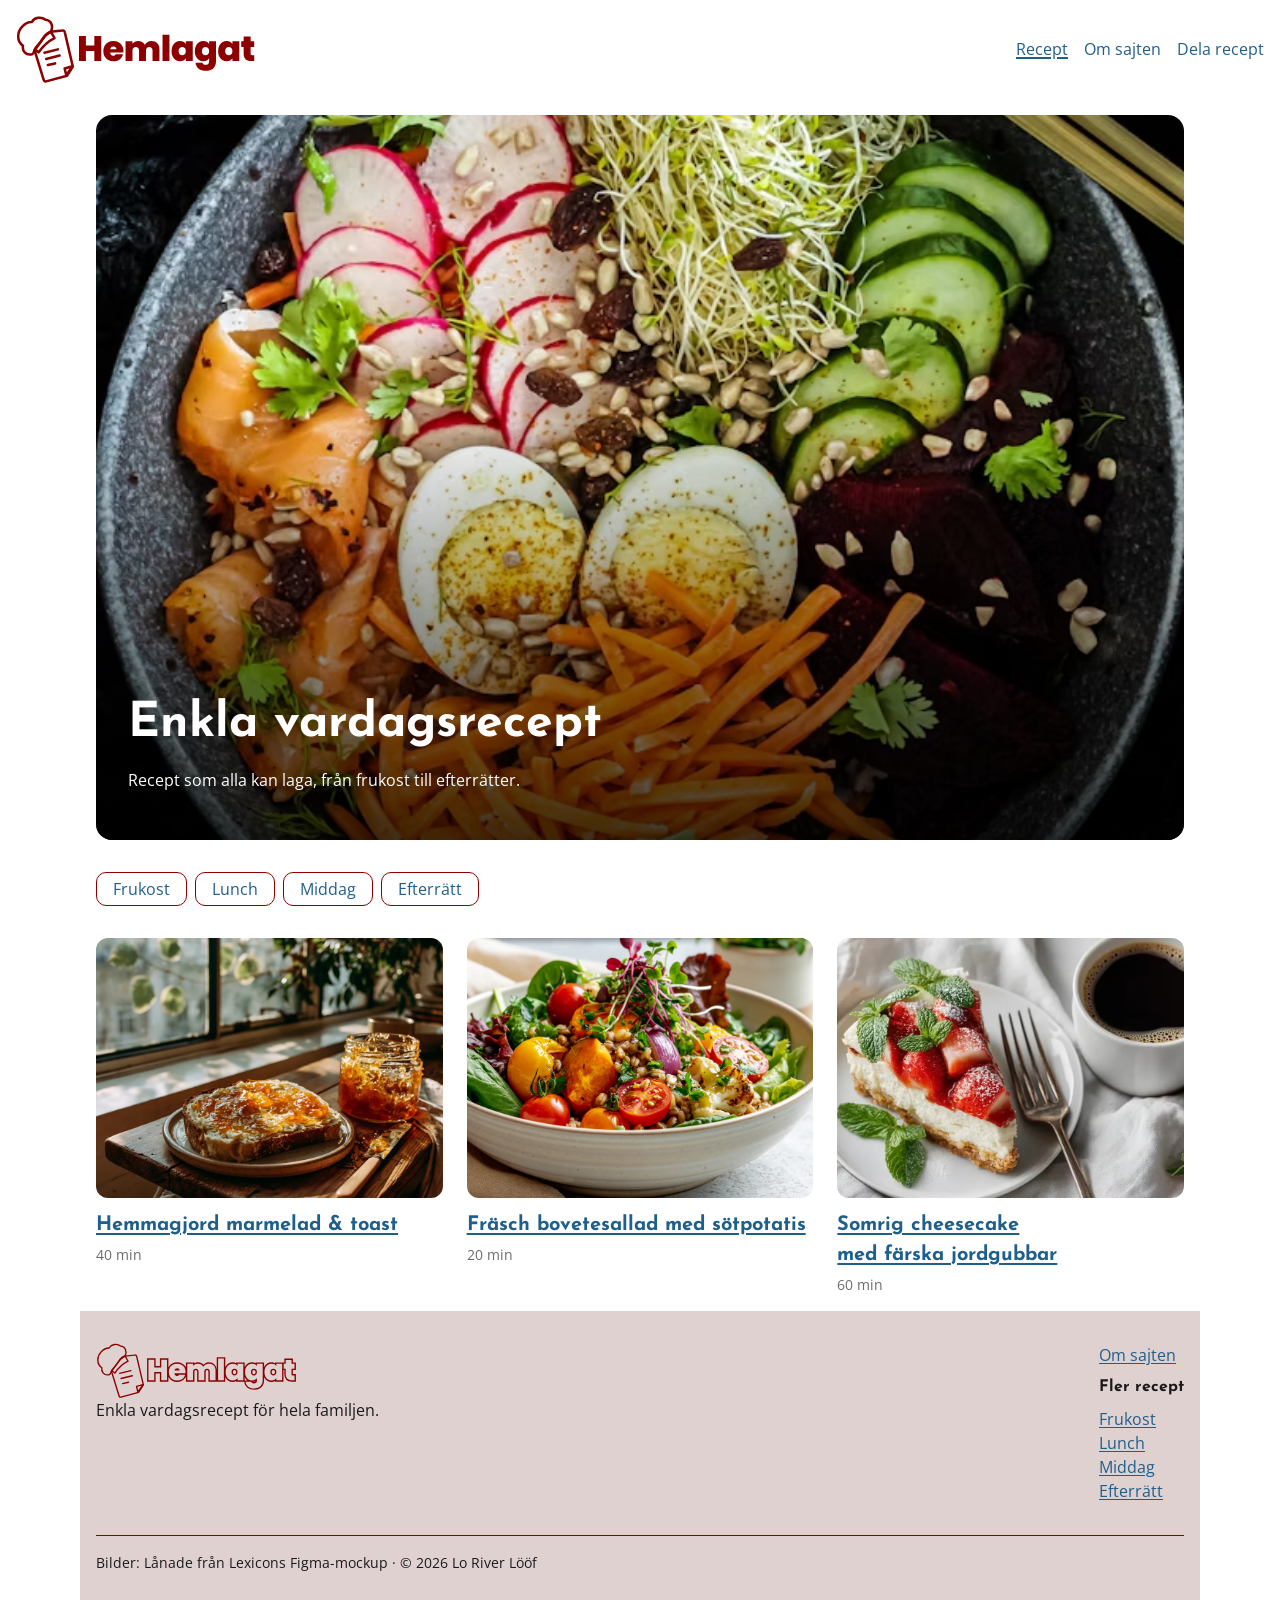
==== commit f24d0507: "Add start page with hero, categories and recipe cards Rename recipe-header to a shared hero componen" ====
--- a/index.html
+++ b/index.html
@@ -5,7 +5,7 @@
     <meta name="viewport" content="width=device-width, initial-scale=1.0" />
     <meta
       name="description"
-      content="Enkla vardagsrecept för hela familjen, från frukost till fika."
+      content="Enkla vardagsrecept för hela familjen, från frukost till efterrätter."
     />
     <!-- Fonts: Open Sans and Josefin Sans from Google Fonts (SIL Open Font License) -->
     <link rel="preconnect" href="https://fonts.googleapis.com" />
@@ -29,79 +29,92 @@
       /></a>
       <nav aria-label="Huvudmeny">
         <ul role="list" class="site-nav">
-          <li><a href="index.html">Recept</a></li>
+          <li><a href="index.html" aria-current="page">Recept</a></li>
           <li><a href="#">Om sajten</a></li>
-          <li><a class="button" href="#">Dela recept</a></li>
+          <li><a class="button" href="share-recipe.html">Dela recept</a></li>
         </ul>
       </nav>
     </header>
 
     <main id="main" class="home">
-      <header class="recipe-header">
+      <header class="hero">
         <img
-          src="test-photos/hero-02-index.avif"
-          class="recipe-hero"
-          alt="fyller på med text när jag lagt in ny bild"
-          width="872"
-          height="580"
+          src="images/hero-index.avif"
+          class="hero-image"
+          alt=""
+          width="687"
+          height="1031"
         />
-        <h1 class="recipe-title">Rubrik för receptet</h1>
-        <p class="recipe-intro">Ingress för recept</p>
+        <h1 class="hero-title">Enkla vardagsrecept</h1>
+        <p class="hero-intro">
+          Recept som alla kan laga, från frukost till efterrätter.
+        </p>
       </header>
-      <article class="content">
-        <section class="categories">
-          <nav class="category-list" aria-label="Receptkategorier">
-            <ul role="list" class="test">
-              <li><a href="#">Frukost</a></li>
-              <li><a href="#">Lunch</a></li>
-              <li><a href="#">Middag</a></li>
-              <li><a href="#">Efterrätt</a></li>
-            </ul>
-          </nav>
-        </section>
 
-        <section class="test-container">
-          <section class="recipe-header recipe-section recipe-card">
-            <div class="test-hero">
+      <nav aria-label="Receptkategorier">
+        <ul role="list" class="category-list">
+          <li><a class="category-tag" href="#">Frukost</a></li>
+          <li><a class="category-tag" href="#">Lunch</a></li>
+          <li><a class="category-tag" href="#">Middag</a></li>
+          <li><a class="category-tag" href="#">Efterrätt</a></li>
+        </ul>
+      </nav>
+
+      <section aria-labelledby="recipes-title">
+        <h2 id="recipes-title" class="visually-hidden">Recept</h2>
+        <ul role="list" class="card-grid">
+          <li>
+            <article class="recipe-card">
               <img
-                class="recipe-gallery-image"
-                src="test-photos/recipe-suggestion-03.avif"
-                alt="fyller på med text när jag lagt in ny bild"
-                width="687"
-                height="1032"
+                src="images/homemade-orange-marmalade-index.avif"
+                alt=""
+                class="recipe-card-image"
+                width="1920"
+                height="1920"
                 loading="lazy"
               />
-              <h2 class="test-hero-text">Frukostrecept</h2>
-            </div>
-          </section>
-          <section class="recipe-header recipe-section recipe-card">
-            <div class="test-hero">
+              <h3 class="recipe-card-title">
+                <a href="pancake.html">Hemmagjord marmelad & toast</a>
+              </h3>
+              <p class="recipe-card-time">40 min</p>
+            </article>
+          </li>
+          <li>
+            <article class="recipe-card">
               <img
-                class="recipe-gallery-image"
-                src="test-photos/recipe-suggestion-01.avif"
-                alt="fyller på med text när jag lagt in ny bild"
-                width="687"
-                height="1032"
+                src="images/roasted-vegetable-salad-index.avif"
+                alt=""
+                class="recipe-card-image"
+                width="1920"
+                height="2404"
                 loading="lazy"
               />
-              <h2 class="test-hero-text">Lunchrecept</h2>
-            </div>
-          </section>
-          <section class="recipe-header recipe-section recipe-card">
-            <div class="test-hero">
+              <h3 class="recipe-card-title">
+                <a href="pancake.html">Fräsch bovetesallad med sötpotatis</a>
+              </h3>
+              <p class="recipe-card-time">20 min</p>
+            </article>
+          </li>
+          <li>
+            <article class="recipe-card">
               <img
-                class="recipe-gallery-image"
-                src="test-photos/recipe-suggestion-02.avif"
-                alt="fyller på med text när jag lagt in ny bild"
-                width="687"
-                height="1032"
+                src="images/fresh-strawberry-cheesecake-index.avif"
+                alt=""
+                class="recipe-card-image"
+                width="1200"
+                height="673"
                 loading="lazy"
               />
-              <h2 class="test-hero-text">Dessertrecept</h2>
-            </div>
-          </section>
-        </section>
-      </article>
+              <h3 class="recipe-card-title">
+                <a href="pancake.html"
+                  >Somrig cheesecake med färska jordgubbar</a
+                >
+              </h3>
+              <p class="recipe-card-time">60 min</p>
+            </article>
+          </li>
+        </ul>
+      </section>
     </main>
 
     <div class="footer-wrapper">
@@ -123,9 +136,9 @@
           <h2 class="footer-title">Fler recept</h2>
           <ul role="list">
             <li><a href="#">Frukost</a></li>
+            <li><a href="#">Lunch</a></li>
             <li><a href="#">Middag</a></li>
             <li><a href="#">Efterrätt</a></li>
-            <li><a href="#">Fika</a></li>
           </ul>
         </nav>
         <p class="footer-copyright">
--- a/css/style.css
+++ b/css/style.css
@@ -151,6 +151,11 @@
   padding: var(--space-m);
 }
 
+.home {
+  display: grid;
+  gap: var(--space-xl);
+}
+
 /* ==========================================================
    5. Site header
    ========================================================== */
@@ -176,6 +181,11 @@
   display: flex;
   flex-wrap: wrap;
   gap: var(--space-m);
+}
+
+.site-nav a[aria-current="page"] {
+  text-decoration: underline;
+  text-decoration-thickness: 2px;
 }
 
 /* ==========================================================
@@ -198,7 +208,7 @@
     align-items: start;
   }
 
-  .recipe-header {
+  .recipe > .hero {
     grid-area: hero;
   }
 
@@ -216,7 +226,7 @@
 }
 
 /* Hero: image and text share the same grid cells */
-.recipe-header {
+.hero {
   display: grid;
   grid-template-columns: var(--space-xl) 1fr var(--space-xl);
   grid-template-rows: 1fr auto auto auto var(--space-xl);
@@ -226,36 +236,90 @@
   color: white;
 }
 
-.recipe-hero {
+.hero-image {
   grid-column: 1 / -1;
   grid-row: 1 / -1;
   inline-size: 100%;
-  block-size: 100%;
+  block-size: auto;
+  min-block-size: 100%;
+  aspect-ratio: 3 / 2;
   object-fit: cover;
 }
 
+.home .hero-image {
+  object-position: center 50%;
+}
+
 /* Dark gradient so the text on the image is readable */
-.recipe-header::after {
+.hero::after {
   content: "";
   grid-column: 1 / -1;
   grid-row: 1 / -1;
-  background: linear-gradient(transparent 35%, rgb(0 0 0 / 0.75));
-}
-
-.recipe-title,
-.recipe-intro,
+  background: linear-gradient(transparent 40%, rgb(0 0 0 / 0.75));
+}
+
+.hero-title,
+.hero-intro,
 .recipe-facts {
   grid-column: 2;
   z-index: 1;
 }
 
-.recipe-title {
+.hero-title {
   grid-row: 2;
   font-size: clamp(1.75rem, 1rem + 3vw, 3rem);
 }
 
-.recipe-intro {
+.hero-intro {
   grid-row: 3;
+}
+
+.category-list {
+  display: flex;
+  flex-wrap: wrap;
+  gap: var(--space-s);
+}
+
+.category-tag {
+  display: inline-block;
+  padding: var(--space-xs) var(--space-m);
+  border: 1px solid var(--color-border);
+  border-radius: 10px;
+  text-decoration: none;
+}
+
+.category-tag:hover {
+  background-color: var(--color-surface);
+}
+
+.card-grid {
+  display: grid;
+  grid-template-columns: repeat(auto-fit, minmax(min(100%, 30ch), 1fr));
+  gap: var(--space-l);
+}
+
+.recipe-card {
+  display: flex;
+  flex-direction: column;
+  gap: var(--space-xs);
+}
+
+.recipe-card-image {
+  inline-size: 100%;
+  block-size: auto;
+  aspect-ratio: 4 / 3;
+  object-fit: cover;
+  border-radius: 0.75rem;
+}
+
+.recipe-card-title {
+  margin-block-start: var(--space-s);
+  font-size: 1.25rem;
+}
+
+.recipe-card-time {
+  font-size: 0.875rem;
+  color: var(--color-text-muted);
 }
 
 /* Facts */
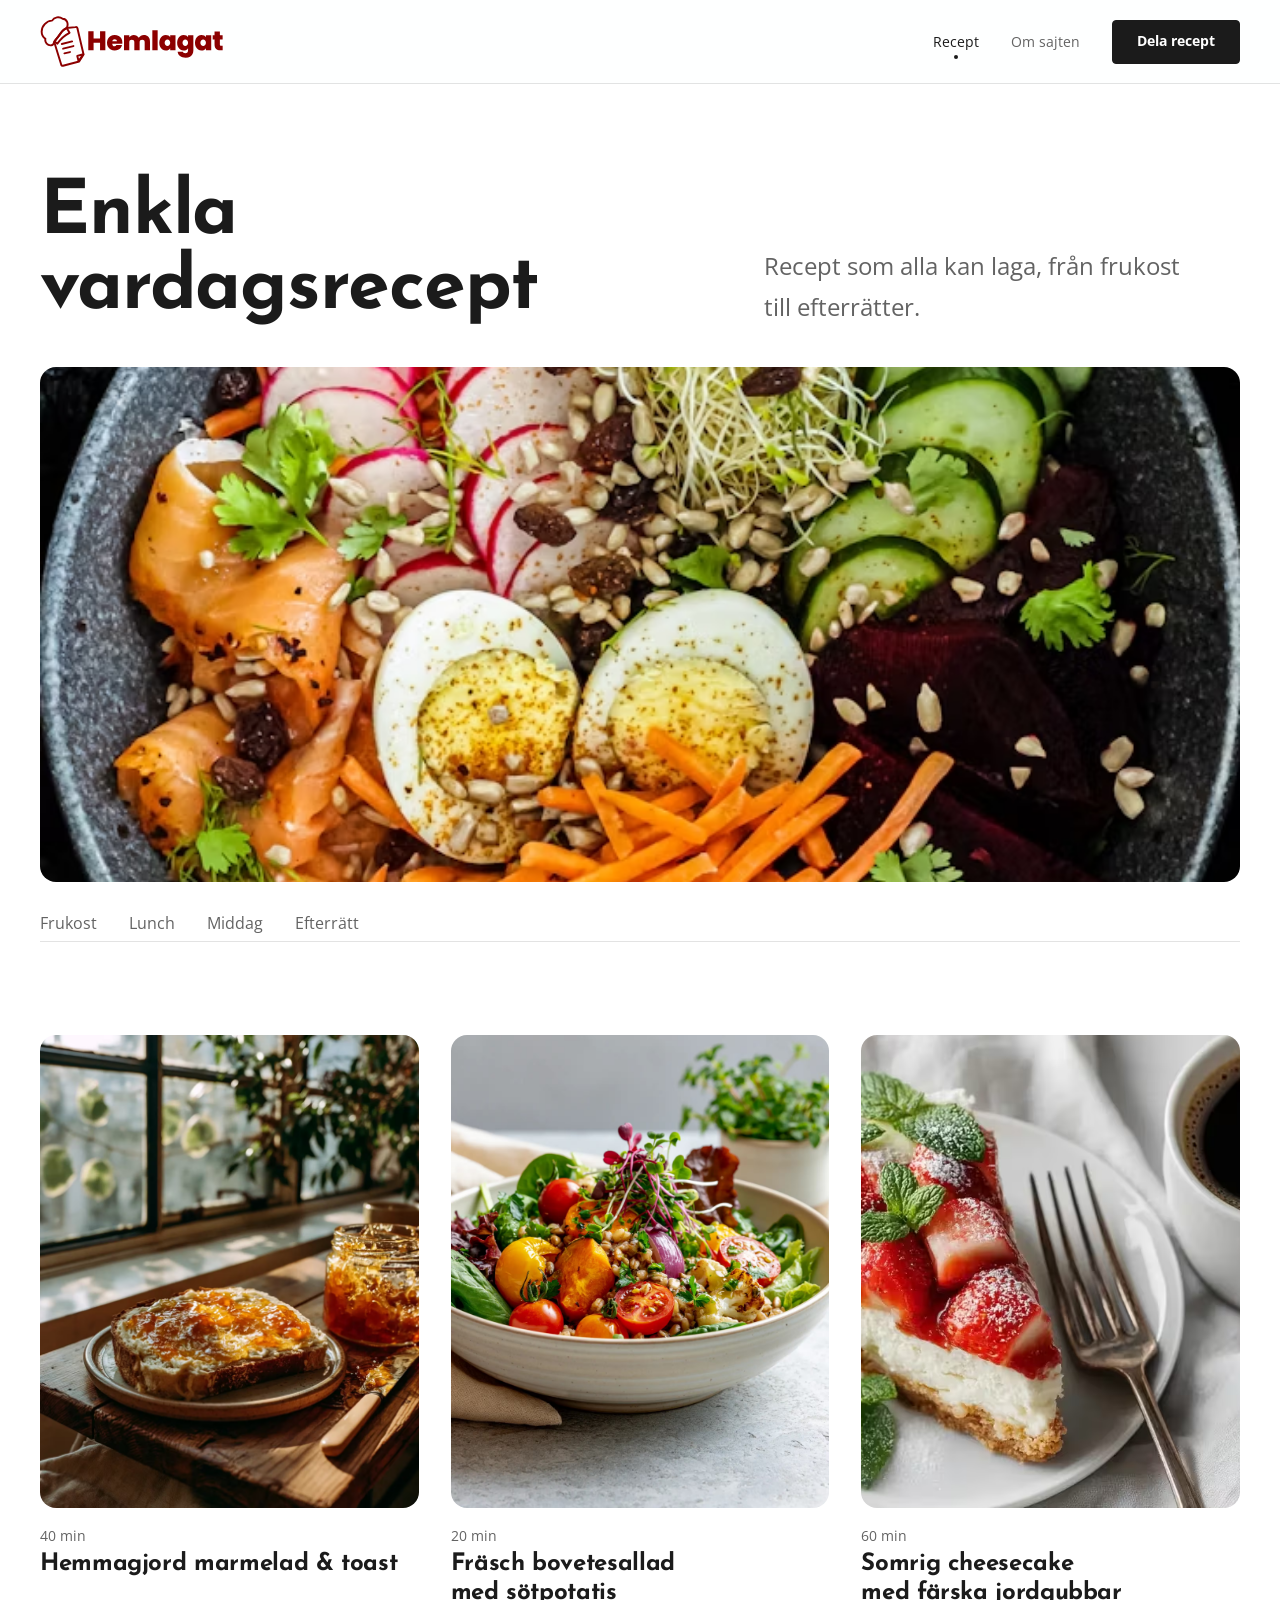
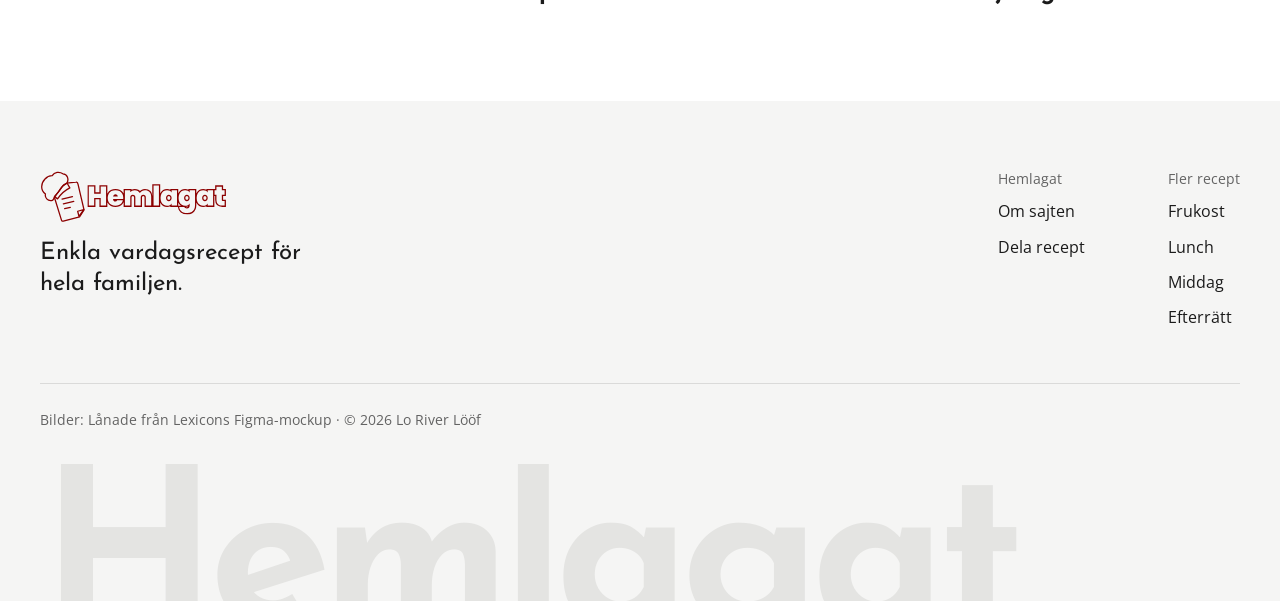
==== commit 6f73e33a: "Switch to minimal editorial layout with grouped footer links" ====
--- a/index.html
+++ b/index.html
@@ -3,6 +3,7 @@
   <head>
     <meta charset="UTF-8" />
     <meta name="viewport" content="width=device-width, initial-scale=1.0" />
+    <title>Hemlagat | Enkla vardagsrecept</title>
     <meta
       name="description"
       content="Enkla vardagsrecept för hela familjen, från frukost till efterrätter."
@@ -15,7 +16,6 @@
       href="https://fonts.googleapis.com/css2?family=Josefin+Sans:wght@700&family=Open+Sans:wght@400;700&display=swap"
       rel="stylesheet"
     />
-    <title>Hemlagat | Enkla vardagsrecept</title>
     <link rel="stylesheet" href="css/style.css" />
   </head>
   <body>
@@ -130,16 +130,22 @@
           <p>Enkla vardagsrecept för hela familjen.</p>
         </div>
         <nav class="footer-nav" aria-label="Sidfot">
-          <ul role="list">
-            <li><a href="#">Om sajten</a></li>
-          </ul>
-          <h2 class="footer-title">Fler recept</h2>
-          <ul role="list">
-            <li><a href="#">Frukost</a></li>
-            <li><a href="#">Lunch</a></li>
-            <li><a href="#">Middag</a></li>
-            <li><a href="#">Efterrätt</a></li>
-          </ul>
+          <div class="footer-group">
+            <h2 class="footer-title">Hemlagat</h2>
+            <ul role="list">
+              <li><a href="#">Om sajten</a></li>
+              <li><a href="share-recipe.html">Dela recept</a></li>
+            </ul>
+          </div>
+          <div class="footer-group">
+            <h2 class="footer-title">Fler recept</h2>
+            <ul role="list">
+              <li><a href="#">Frukost</a></li>
+              <li><a href="#">Lunch</a></li>
+              <li><a href="#">Middag</a></li>
+              <li><a href="#">Efterrätt</a></li>
+            </ul>
+          </div>
         </nav>
         <p class="footer-copyright">
           Bilder: Lånade från Lexicons Figma-mockup · © 2026 Lo River Lööf
--- a/css/style.css
+++ b/css/style.css
@@ -6,24 +6,38 @@
 :root {
   color-scheme: light dark;
 
-  --color-text: light-dark(#1a1a1a, #e8e8ea);
-  --color-text-muted: light-dark(#6b6b6b, #9a9a9f);
-  --color-bg: light-dark(#ffffff, #141518);
-  --color-surface: light-dark(#f5f5f4, #1d1f23);
-  --color-accent: light-dark(#1f5f8b, #7cb8e4);
-  --color-link: light-dark(#1f5f8b, #7cb8e4);
-  --color-link-hover: light-dark(#123d5c, #b3d8f2);
-  --color-border: light-dark(#8c0000, #2c2f35);
-  --color-footer: rgb(224, 209, 209);
+  --color-text: light-dark(oklch(22% 0 0), oklch(93% 0.003 286));
+  --color-text-muted: light-dark(oklch(50% 0 0), oklch(72% 0.007 286));
+  --color-bg: light-dark(oklch(100% 0 0), oklch(20% 0.006 271));
+  --color-surface: light-dark(oklch(97% 0.002 106), oklch(24% 0.008 264));
+  --color-accent: light-dark(oklch(47% 0.096 243), oklch(76% 0.089 241));
+  --color-border: light-dark(oklch(59% 0.009 279), oklch(54% 0.013 269));
+  --color-line: color-mix(in oklch, var(--color-text) 12%, transparent);
+  --color-wordmark: color-mix(in oklch, var(--color-text) 7%, var(--color-surface));
+  --color-error: light-dark(oklch(50% 0.19 28), oklch(75% 0.15 25));
+  --color-success: light-dark(oklch(48% 0.12 150), oklch(78% 0.13 150));
+  --color-star: light-dark(oklch(65% 0.15 75), oklch(88% 0.181 94));
 
   --font-body: "Open Sans", system-ui, sans-serif;
-  --font-heading: "Josefin Sans", sans-serif;
+  --font-heading: "Josefin Sans", "Futura", "Century Gothic", sans-serif;
+
+  --font-size-s: 0.875rem;
+  --font-size-m: 1.125rem;
+  --font-size-l: clamp(1.25rem, 1.1rem + 0.6vw, 1.5rem);
+  --font-size-xl: clamp(1.625rem, 1.3rem + 1.4vw, 2.25rem);
+  --font-size-hero: clamp(2.5rem, 1.5rem + 4vw, 4.75rem);
 
   --space-xs: 0.25rem;
   --space-s: 0.5rem;
   --space-m: 1rem;
   --space-l: 1.5rem;
   --space-xl: 2rem;
+  --space-section: clamp(3rem, 1rem + 6vw, 6rem);
+
+  --page-width: 76rem;
+  --gutter: clamp(1.25rem, 1rem + 2vw, 2.5rem);
+  --radius-s: 0.25rem;
+  --radius-m: 1rem;
 }
 
 /* ==========================================================
@@ -106,8 +120,11 @@
    Default styles for plain HTML elements, no classes.
    ========================================================== */
 body {
+  display: flex;
+  flex-direction: column;
   min-height: 100vh;
   font-family: var(--font-body);
+  line-height: 1.7;
   color: var(--color-text);
   background-color: var(--color-bg);
 }
@@ -119,21 +136,28 @@
 h5,
 h6 {
   font-family: var(--font-heading);
+  line-height: 1.1;
+  letter-spacing: -0.015em;
 }
 
 a {
-  color: var(--color-link);
-  text-underline-offset: 0.15em;
+  color: inherit;
+  text-decoration-thickness: 1px;
+  text-underline-offset: 0.25em;
 }
 
 a:hover {
-  color: var(--color-link-hover);
   text-decoration-thickness: 2px;
 }
 
 :focus-visible {
   outline: 3px solid var(--color-accent);
-  outline-offset: 2px;
+  outline-offset: 3px;
+}
+
+input[type="checkbox"],
+input[type="radio"] {
+  accent-color: var(--color-text);
 }
 
 @media (prefers-reduced-motion: no-preference) {
@@ -146,61 +170,283 @@
    4. Layout
    ========================================================== */
 main {
-  max-inline-size: 70rem;
+  flex: 1;
+  inline-size: min(100% - 2 * var(--gutter), var(--page-width));
   margin-inline: auto;
-  padding: var(--space-m);
-}
-
-.home {
-  display: grid;
-  gap: var(--space-xl);
+  padding-block-start: var(--space-section);
 }
 
 /* ==========================================================
    5. Site header
    ========================================================== */
 .site-header {
+  position: sticky;
+  top: 0;
+  z-index: 10;
   display: flex;
   flex-wrap: wrap;
   justify-content: space-between;
   align-items: center;
-  gap: var(--space-m);
-  padding: var(--space-m);
-
-  a {
-    text-decoration: none;
-  }
+  gap: var(--space-s) var(--space-xl);
+  padding: var(--space-m) max(var(--gutter), (100% - var(--page-width)) / 2);
+  border-block-end: 1px solid var(--color-line);
+  background-color: color-mix(in oklch, var(--color-bg) 90%, transparent);
+  backdrop-filter: blur(10px);
 }
 
 .site-logo img {
-  inline-size: 15rem;
+  inline-size: auto;
+  block-size: clamp(2.5rem, 2rem + 1.5vw, 3.25rem);
+}
+
+.site-header nav {
+  flex: 1 1 100%;
+}
+
+.site-nav {
+  display: flex;
+  justify-content: space-between;
+  align-items: center;
+  gap: var(--space-xs) var(--space-xl);
+  font-size: var(--font-size-s);
+}
+
+.site-nav a:not(.button) {
+  position: relative;
+  display: inline-block;
+  padding-block: var(--space-s);
+  color: var(--color-text-muted);
+  text-decoration: none;
+}
+
+.site-nav a:not(.button):hover,
+.site-nav a:not(.button)[aria-current="page"] {
+  color: var(--color-text);
+}
+
+/* Small dot under the current page */
+.site-nav a:not(.button)[aria-current="page"]::after {
+  content: "";
+  position: absolute;
+  inset-block-end: 0.15rem;
+  inset-inline-start: 50%;
+  inline-size: 4px;
+  block-size: 4px;
+  border-radius: 50%;
+  background-color: currentColor;
+  translate: -50% 0;
+}
+
+@media (width >= 40em) {
+  .site-header nav {
+    flex: 0 1 auto;
+  }
+
+  .site-nav {
+    justify-content: end;
+  }
+}
+
+/* ==========================================================
+   6. Shared components
+   ========================================================== */
+.button {
+  display: inline-flex;
+  align-items: center;
+  justify-content: center;
+  min-block-size: 2.75rem;
+  padding: var(--space-s) var(--space-l);
+  border: 1px solid var(--color-text);
+  border-radius: var(--radius-s);
+  background-color: var(--color-text);
+  color: var(--color-bg);
+  font-size: var(--font-size-s);
+  font-weight: 700;
+  line-height: 1.2;
+  text-decoration: none;
+  cursor: pointer;
+}
+
+.button:hover,
+.button[aria-current="page"] {
+  background-color: var(--color-bg);
+  color: var(--color-text);
+}
+
+/* Hero: title and intro side by side from 48em, image below */
+.hero {
+  display: grid;
+  gap: var(--space-l) 4rem;
+}
+
+.hero-title {
+  font-size: var(--font-size-hero);
+  line-height: 1;
+}
+
+.hero-intro {
+  max-inline-size: 34ch;
+  font-size: var(--font-size-l);
+  color: var(--color-text-muted);
+}
+
+.hero-image {
+  order: 4;
+  inline-size: 100%;
   block-size: auto;
-}
-
-.site-nav {
+  margin-block-start: var(--space-m);
+  aspect-ratio: 4 / 3;
+  object-fit: cover;
+  border-radius: var(--radius-m);
+}
+
+@media (width >= 48em) {
+  .hero {
+    grid-template-columns: 1fr 1fr;
+  }
+
+  .hero-title {
+    grid-column: 1;
+    grid-row: 1;
+  }
+
+  .hero-intro {
+    grid-column: 2;
+    grid-row: 1;
+    align-self: end;
+  }
+
+  .hero-image,
+  .recipe-facts {
+    grid-column: 1 / -1;
+  }
+
+  .hero-image {
+    aspect-ratio: 2 / 1;
+  }
+}
+
+/* Readable line length */
+.recipe-section p,
+.share p {
+  max-inline-size: 65ch;
+}
+
+/* ==========================================================
+   7. Start page
+   ========================================================== */
+.home {
+  display: grid;
+}
+
+@media (width >= 48em) {
+  .home .hero-intro {
+    justify-self: end;
+  }
+
+  .home .hero-image {
+    aspect-ratio: 21 / 9;
+  }
+}
+
+.category-list {
   display: flex;
   flex-wrap: wrap;
-  gap: var(--space-m);
-}
-
-.site-nav a[aria-current="page"] {
+  gap: var(--space-xs) var(--space-xl);
+  margin-block-start: var(--space-l);
+  padding-block: var(--space-m);
+  border-block-end: 1px solid var(--color-line);
+}
+
+.category-tag {
+  display: inline-block;
+  padding-block: var(--space-xs);
+  color: var(--color-text-muted);
+  text-decoration: none;
+}
+
+.category-tag:hover {
+  color: var(--color-text);
   text-decoration: underline;
-  text-decoration-thickness: 2px;
-}
-
-/* ==========================================================
-   6. Recipe page
-   ========================================================== */
-
-/* Page grid: one column on mobile, two from 48em */
+}
+
+.card-grid {
+  display: grid;
+  grid-template-columns: repeat(auto-fit, minmax(min(100%, 17rem), 1fr));
+  gap: 3.5rem var(--space-xl);
+  margin-block-start: var(--space-section);
+}
+
+.recipe-card {
+  position: relative;
+  display: flex;
+  flex-direction: column;
+}
+
+.recipe-card-image {
+  inline-size: 100%;
+  block-size: auto;
+  aspect-ratio: 4 / 5;
+  object-fit: cover;
+  border-radius: var(--radius-m);
+}
+
+/* Time sits above the title, like a small label */
+.recipe-card-time {
+  order: 1;
+  margin-block-start: var(--space-m);
+  font-size: var(--font-size-s);
+  color: var(--color-text-muted);
+}
+
+.recipe-card-title {
+  order: 2;
+  margin-block-start: 0.15rem;
+  font-size: var(--font-size-l);
+  line-height: 1.2;
+}
+
+.recipe-card-title a {
+  text-decoration: none;
+}
+
+/* The whole card is clickable through the title link */
+.recipe-card-title a::after {
+  content: "";
+  position: absolute;
+  inset: 0;
+}
+
+.recipe-card:hover .recipe-card-title a {
+  text-decoration: underline;
+}
+
+.recipe-card:hover .recipe-card-image {
+  opacity: 0.88;
+}
+
+.recipe-card-title a:focus-visible {
+  outline: none;
+}
+
+.recipe-card:has(a:focus-visible) {
+  outline: 3px solid var(--color-accent);
+  outline-offset: 6px;
+  border-radius: var(--radius-m);
+}
+
+/* ==========================================================
+   8. Recipe page
+   ========================================================== */
+/* Page grid: one column on mobile, two from 56em */
 .recipe {
   display: grid;
-  gap: var(--space-m);
-}
-
-@media (width >= 48em) {
+  gap: var(--space-section);
+}
+
+@media (width >= 56em) {
   .recipe {
-    grid-template-columns: minmax(0, 2fr) minmax(0, 3fr);
+    grid-template-columns: 1fr 2fr;
     grid-template-areas:
       "hero        hero"
       "ingredients steps"
@@ -225,196 +471,280 @@
   }
 }
 
-/* Hero: image and text share the same grid cells */
-.hero {
-  display: grid;
-  grid-template-columns: var(--space-xl) 1fr var(--space-xl);
-  grid-template-rows: 1fr auto auto auto var(--space-xl);
-  row-gap: var(--space-s);
-  border-radius: 1rem;
-  overflow: hidden;
-  color: white;
-}
-
-.hero-image {
-  grid-column: 1 / -1;
-  grid-row: 1 / -1;
-  inline-size: 100%;
-  block-size: auto;
-  min-block-size: 100%;
-  aspect-ratio: 3 / 2;
-  object-fit: cover;
-}
-
-.home .hero-image {
-  object-position: center 50%;
-}
-
-/* Dark gradient so the text on the image is readable */
-.hero::after {
-  content: "";
-  grid-column: 1 / -1;
-  grid-row: 1 / -1;
-  background: linear-gradient(transparent 40%, rgb(0 0 0 / 0.75));
-}
-
-.hero-title,
-.hero-intro,
-.recipe-facts {
-  grid-column: 2;
-  z-index: 1;
-}
-
-.hero-title {
-  grid-row: 2;
-  font-size: clamp(1.75rem, 1rem + 3vw, 3rem);
-}
-
-.hero-intro {
-  grid-row: 3;
-}
-
-.category-list {
-  display: flex;
-  flex-wrap: wrap;
-  gap: var(--space-s);
-}
-
-.category-tag {
-  display: inline-block;
-  padding: var(--space-xs) var(--space-m);
-  border: 1px solid var(--color-border);
-  border-radius: 10px;
-  text-decoration: none;
-}
-
-.category-tag:hover {
-  background-color: var(--color-surface);
-}
-
-.card-grid {
-  display: grid;
-  grid-template-columns: repeat(auto-fit, minmax(min(100%, 30ch), 1fr));
-  gap: var(--space-l);
-}
-
-.recipe-card {
-  display: flex;
-  flex-direction: column;
-  gap: var(--space-xs);
-}
-
-.recipe-card-image {
-  inline-size: 100%;
-  block-size: auto;
-  aspect-ratio: 4 / 3;
-  object-fit: cover;
-  border-radius: 0.75rem;
-}
-
-.recipe-card-title {
-  margin-block-start: var(--space-s);
-  font-size: 1.25rem;
-}
-
-.recipe-card-time {
-  font-size: 0.875rem;
-  color: var(--color-text-muted);
-}
-
 /* Facts */
 .recipe-facts {
-  grid-row: 4;
   display: flex;
   flex-wrap: wrap;
-  align-items: end;
-  gap: var(--space-s) var(--space-xl);
+  gap: var(--space-l) clamp(2rem, 1rem + 4vw, 5rem);
+  padding-block-start: var(--space-l);
+  border-block-start: 1px solid var(--color-line);
 }
 
 .recipe-fact dt {
-  font-size: 0.875rem;
+  font-size: var(--font-size-s);
+  color: var(--color-text-muted);
 }
 
 .recipe-fact-value {
+  font-size: var(--font-size-xl);
   font-weight: 700;
-}
-
-.recipe-ratings {
-  margin-inline-start: auto;
+  line-height: 1.3;
+}
+
+.recipe-ratings .recipe-fact-value {
+  font-size: var(--font-size-m);
+  line-height: 2;
+}
+
+.recipe-ratings .recipe-stars {
+  font-size: var(--font-size-l);
 }
 
 .recipe-stars {
-  color: #ffd500;
-  font-size: 1.5em;
-}
-
-/* Sections (cards) */
-.recipe-section {
-  display: flex;
-  flex-direction: column;
+  margin-inline-end: var(--space-xs);
+  color: var(--color-star);
+  letter-spacing: 0.1em;
+}
+
+/* Sections */
+.recipe-subtitle {
+  margin-block-end: var(--space-l);
+  font-size: var(--font-size-xl);
+}
+
+.recipe-ingredients .recipe-subtitle {
+  margin-block-end: var(--space-xs);
+}
+
+.recipe-ingredients > p {
+  margin-block-end: var(--space-m);
+  font-size: var(--font-size-s);
+  color: var(--color-text-muted);
+}
+
+/* Lists */
+.recipe-list[data-variant="ingredients"] li {
+  border-block-end: 1px solid var(--color-line);
+}
+
+.recipe-list[data-variant="ingredients"] label {
+  display: flex;
+  align-items: start;
   gap: var(--space-m);
-  padding: var(--space-m) var(--space-l);
-  background-color: var(--color-surface);
-  border-radius: 1.5rem;
-}
-
-/* Lists */
+  padding-block: var(--space-s);
+  cursor: pointer;
+}
+
 .recipe-list[data-variant="ingredients"] input {
-  accent-color: var(--color-accent);
-}
-
-.recipe-list[data-variant="ingredients"] label {
+  flex: none;
+  inline-size: 1.1rem;
+  block-size: 1.1rem;
+  margin-block-start: 0.35rem;
   cursor: pointer;
 }
 
-.recipe-list[data-variant="ingredients"] label:hover {
-  color: var(--color-accent);
-}
-
 .recipe-list[data-variant="ingredients"] li:has(:checked) {
   color: var(--color-text-muted);
   text-decoration: line-through;
 }
 
 .recipe-list[data-variant="steps"] {
-  padding-inline-start: 1.375rem;
+  padding-inline-start: 2.5rem;
 }
 
 .recipe-step {
-  padding-inline-start: 0.375rem;
+  max-inline-size: 40rem;
+  padding-block: 1.25rem;
+  border-block-end: 1px solid var(--color-line);
+  font-size: var(--font-size-m);
+  line-height: 1.6;
+}
+
+.recipe-step:first-child {
+  border-block-start: 1px solid var(--color-line);
+}
+
+/* Muted step numbers without removing the list semantics */
+.recipe-step::marker {
+  font-family: var(--font-heading);
+  color: var(--color-text-muted);
 }
 
 /* Gallery */
 .recipe-gallery {
   display: grid;
-  grid-template-columns: repeat(2, minmax(0, 1fr));
-  gap: var(--space-m);
+  grid-template-columns: repeat(auto-fit, minmax(min(100%, 16rem), 1fr));
+  gap: 2.5rem var(--space-xl);
 }
 
 .recipe-gallery-image {
   inline-size: 100%;
   block-size: auto;
-  aspect-ratio: 4 / 3;
+  aspect-ratio: 1 / 1;
   object-fit: cover;
-  border-radius: 0.75rem;
+  border-radius: var(--radius-m);
 }
 
 .recipe-caption {
-  padding-block-start: var(--space-s);
+  margin-block-start: var(--space-m);
+  font-family: var(--font-heading);
+  font-size: var(--font-size-l);
+}
+
+/* ==========================================================
+   9. Share recipe page
+   ========================================================== */
+.share {
+  inline-size: min(100% - 2 * var(--gutter), 40rem);
+}
+
+.share > h1 {
+  font-size: var(--font-size-hero);
+  line-height: 1;
+}
+
+.share > h1 + p {
+  margin-block-start: var(--space-l);
+  font-size: var(--font-size-m);
+}
+
+.share > p:last-of-type {
+  margin-block-start: var(--space-xs);
+  font-size: var(--font-size-s);
+  color: var(--color-text-muted);
+}
+
+.share-form {
+  display: grid;
+  margin-block-start: 3rem;
+}
+
+/* A floated legend becomes a normal grid item inside the fieldset */
+.share-form fieldset {
+  display: grid;
+  gap: var(--space-l);
+  min-inline-size: 0;
+  padding: 2.25rem 0 2.5rem;
+  border: 0;
+  border-block-start: 1px solid var(--color-line);
+}
+
+.share-form legend {
+  float: left;
+  inline-size: 100%;
+  padding: 0;
+  font-family: var(--font-heading);
+  font-size: var(--font-size-l);
+}
+
+.form-field {
+  display: grid;
+  gap: var(--space-xs);
+}
+
+.form-field label {
+  font-size: var(--font-size-s);
   font-weight: 700;
 }
 
-/* ==========================================================
-   7. Site footer
-   ========================================================== */
+.form-row {
+  display: flex;
+  flex-wrap: wrap;
+  gap: var(--space-l);
+
+  > .form-field {
+    flex: 1 1 12rem;
+  }
+}
+
+.share-form :is(input:not([type="radio"]), select, textarea) {
+  inline-size: 100%;
+  min-block-size: 3rem;
+  padding: var(--space-s) var(--space-m);
+  border: 1px solid var(--color-border);
+  border-radius: var(--radius-s);
+  background-color: var(--color-bg);
+  color: inherit;
+}
+
+.share-form :is(input:not([type="radio"]), select, textarea):hover {
+  border-color: var(--color-text);
+}
+
+.share-form textarea {
+  resize: vertical;
+}
+
+.field-hint {
+  margin-block-start: -0.3rem;
+  font-size: var(--font-size-s);
+  color: var(--color-text-muted);
+}
+
+.field-error {
+  display: none;
+  font-size: var(--font-size-s);
+  font-weight: 700;
+  color: var(--color-error);
+}
+
+.share-form :user-invalid {
+  border: 2px solid var(--color-error);
+}
+
+.share-form :user-valid {
+  border-color: var(--color-success);
+}
+
+.form-field:has(:user-invalid) .field-error {
+  display: block;
+}
+
+/* Difficulty: native radios in a row */
+.choice-list {
+  display: flex;
+  flex-wrap: wrap;
+  gap: var(--space-s) var(--space-xl);
+}
+
+.choice {
+  display: flex;
+  align-items: center;
+  gap: var(--space-s);
+}
+
+.choice input {
+  inline-size: 1.15rem;
+  block-size: 1.15rem;
+  margin: 0;
+}
+
+.choice :is(input, label) {
+  cursor: pointer;
+}
+
+.share-form > .button {
+  justify-self: start;
+  min-block-size: 3.25rem;
+  padding-inline: var(--space-xl);
+  font-size: 1rem;
+}
+
+/* ==========================================================
+   10. Site footer
+   ========================================================== */
+.footer-wrapper {
+  margin-block-start: var(--space-section);
+  overflow: hidden;
+  background-color: var(--color-surface);
+}
 
 .site-footer {
   display: grid;
-  gap: var(--space-xl);
-  max-inline-size: 70rem;
+  gap: 3rem;
+  inline-size: min(100% - 2 * var(--gutter), var(--page-width));
   margin-inline: auto;
-  padding: var(--space-xl) var(--space-m);
-  background-color: var(--color-footer);
+  padding-block-start: clamp(3rem, 2rem + 3vw, 4.5rem);
 }
 
 @media (width >= 48em) {
@@ -439,40 +769,84 @@
 }
 
 .footer-logo {
-  inline-size: 12.5rem;
-  block-size: auto;
+  inline-size: auto;
+  block-size: clamp(2.5rem, 2rem + 1.5vw, 3.25rem);
+}
+
+.footer-brand p {
+  max-inline-size: 22ch;
+  margin-block-start: var(--space-m);
+  font-family: var(--font-heading);
+  font-size: var(--font-size-l);
+  line-height: 1.3;
 }
 
 .footer-nav {
   display: flex;
-  flex-direction: column;
-  gap: var(--space-s);
+  flex-wrap: wrap;
+  gap: var(--space-xl) clamp(3rem, 2rem + 4vw, 6rem);
 }
 
 .footer-title {
-  font-size: 1rem;
+  margin-block-end: var(--space-s);
+  font-family: var(--font-body);
+  font-size: var(--font-size-s);
+  font-weight: 400;
+  letter-spacing: 0;
+  color: var(--color-text-muted);
+}
+
+.footer-nav a {
+  display: inline-block;
+  padding-block: var(--space-xs);
+  text-decoration: none;
+}
+
+.footer-nav a:hover {
+  text-decoration: underline;
 }
 
 .footer-copyright {
-  padding-block-start: var(--space-m);
-  border-block-start: 1px solid var(--color-border);
-  font-size: 0.875rem;
-}
-
-/* ==========================================================
-   8. Utilities
+  padding-block: var(--space-l) var(--space-s);
+  border-block-start: 1px solid var(--color-line);
+  font-size: var(--font-size-s);
+  color: var(--color-text-muted);
+}
+
+/* Large wordmark cropped by the bottom of the page.
+   The empty text after the slash hides it from screen readers,
+   since the logo already says Hemlagat. */
+.footer-wrapper::after {
+  content: "Hemlagat" / "";
+  display: block;
+  inline-size: min(100% - 2 * var(--gutter), var(--page-width));
+  block-size: 0.62em;
+  margin: var(--space-l) auto 0;
+  overflow: hidden;
+  font-family: var(--font-heading);
+  font-size: clamp(4rem, 1rem + 16vw, 15.5rem);
+  font-weight: 700;
+  line-height: 0.95;
+  letter-spacing: -0.045em;
+  white-space: nowrap;
+  color: var(--color-wordmark);
+  pointer-events: none;
+}
+
+/* ==========================================================
+   11. Utilities
    Last in the file so they win over component styles.
    ========================================================== */
-
 /* Skip link: hidden until focused */
 .skip-link {
   position: absolute;
   top: var(--space-m);
   left: var(--space-m);
   z-index: 100;
-  padding: var(--space-s) var(--space-m);
-  background-color: var(--color-bg);
-  color: var(--color-text);
+  padding: var(--space-s) var(--space-l);
+  background-color: var(--color-text);
+  color: var(--color-bg);
+  text-decoration: none;
   transform: translateY(-200%);
 }
 
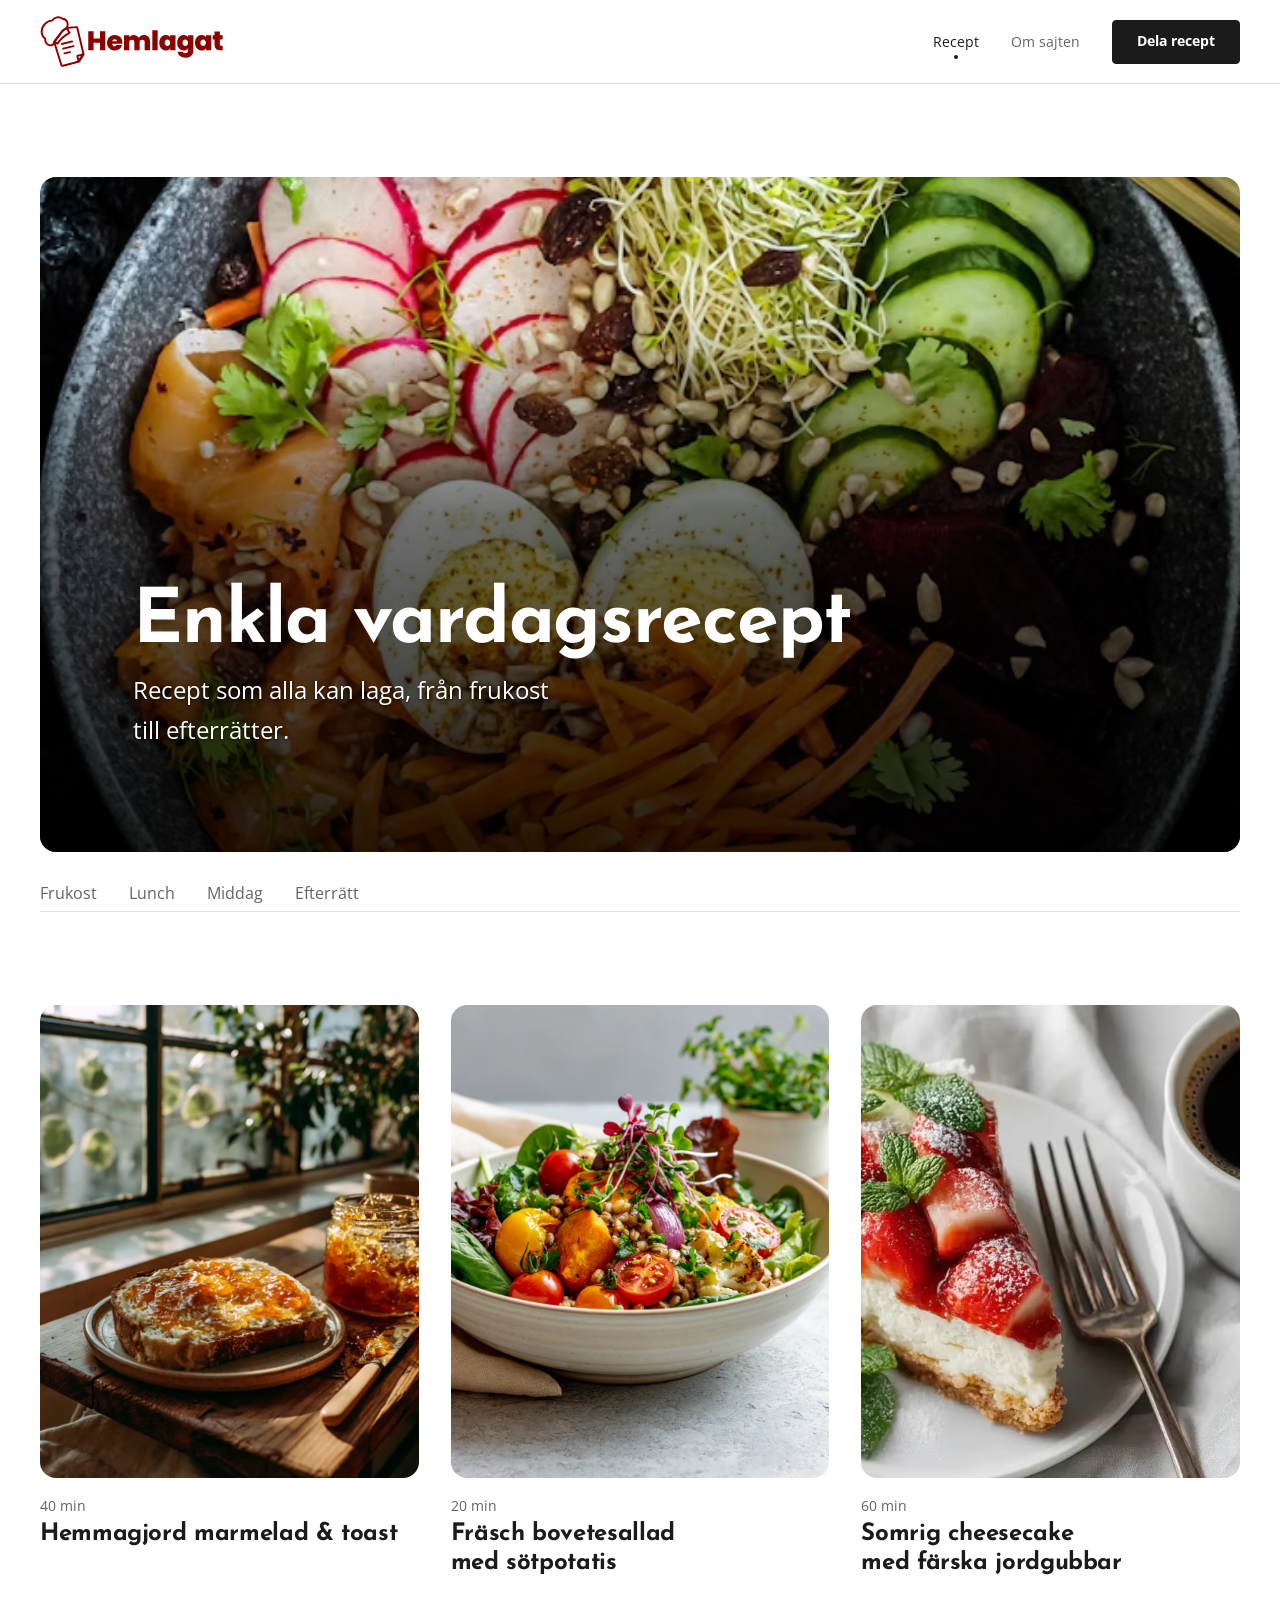
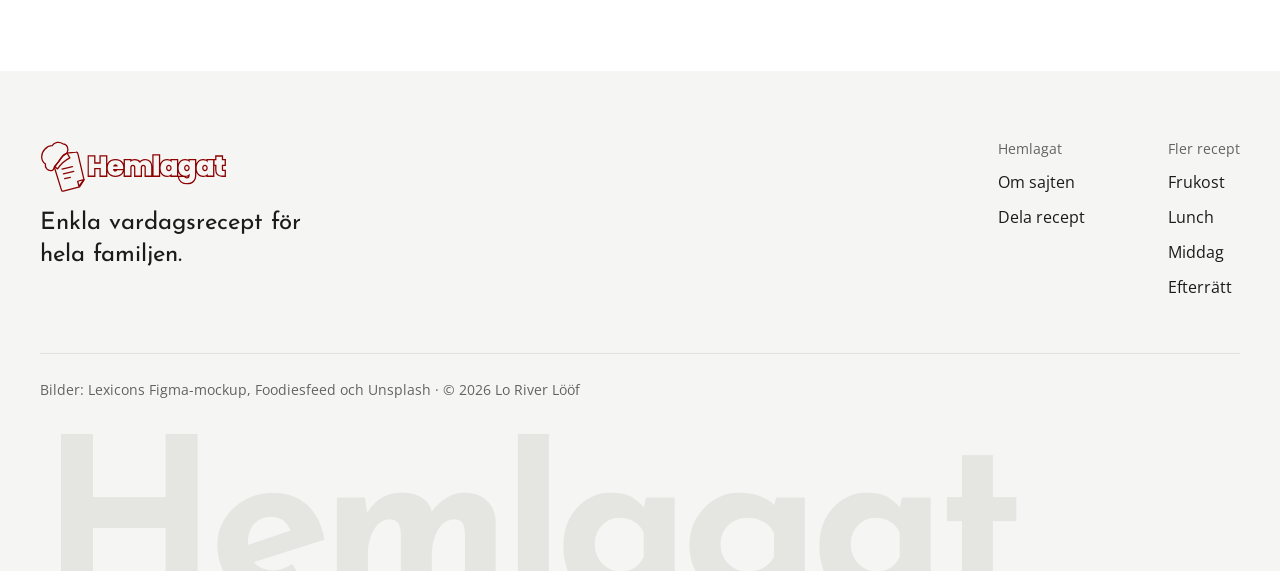
==== commit 82b1e08f: "Put start page heading on hero image, add form errors and dark mode logo" ====
--- a/index.html
+++ b/index.html
@@ -22,11 +22,18 @@
     <a class="skip-link" href="#main">Hoppa till innehållet</a>
 
     <header class="site-header">
-      <a class="site-logo" href="index.html"
-        ><img
-          src="logotype/logo-hemlagat-transparent.svg"
-          alt="Hemlagat, till startsidan"
-      /></a>
+      <a class="site-logo" href="index.html">
+        <picture>
+          <source
+            srcset="logotype/logo-hemlagat-dark-mode.svg"
+            media="(prefers-color-scheme: dark)"
+          />
+          <img
+            src="logotype/logo-hemlagat.svg"
+            alt="Hemlagat, till startsidan"
+          />
+        </picture>
+      </a>
       <nav aria-label="Huvudmeny">
         <ul role="list" class="site-nav">
           <li><a href="index.html" aria-current="page">Recept</a></li>
@@ -117,40 +124,45 @@
       </section>
     </main>
 
-    <div class="footer-wrapper">
-      <footer class="site-footer">
-        <div class="footer-brand">
-          <a href="index.html"
-            ><img
+    <footer class="site-footer">
+      <div class="footer-brand">
+        <a href="index.html">
+          <picture>
+            <source
+              srcset="logotype/logo-hemlagat-outline-dark-mode.svg"
+              media="(prefers-color-scheme: dark)"
+            />
+            <img
               class="footer-logo"
-              src="logotype/logo-hemlagat-transparent-stroke-3.svg"
+              src="logotype/logo-hemlagat-outline.svg"
               alt="Hemlagat, till startsidan"
-          /></a>
+            />
+          </picture>
+        </a>
 
-          <p>Enkla vardagsrecept för hela familjen.</p>
+        <p>Enkla vardagsrecept för hela familjen.</p>
+      </div>
+      <nav class="footer-nav" aria-label="Sidfot">
+        <div class="footer-group">
+          <h2 class="footer-title">Hemlagat</h2>
+          <ul role="list">
+            <li><a href="#">Om sajten</a></li>
+            <li><a href="share-recipe.html">Dela recept</a></li>
+          </ul>
         </div>
-        <nav class="footer-nav" aria-label="Sidfot">
-          <div class="footer-group">
-            <h2 class="footer-title">Hemlagat</h2>
-            <ul role="list">
-              <li><a href="#">Om sajten</a></li>
-              <li><a href="share-recipe.html">Dela recept</a></li>
-            </ul>
-          </div>
-          <div class="footer-group">
-            <h2 class="footer-title">Fler recept</h2>
-            <ul role="list">
-              <li><a href="#">Frukost</a></li>
-              <li><a href="#">Lunch</a></li>
-              <li><a href="#">Middag</a></li>
-              <li><a href="#">Efterrätt</a></li>
-            </ul>
-          </div>
-        </nav>
-        <p class="footer-copyright">
-          Bilder: Lånade från Lexicons Figma-mockup · © 2026 Lo River Lööf
-        </p>
-      </footer>
-    </div>
+        <div class="footer-group">
+          <h2 class="footer-title">Fler recept</h2>
+          <ul role="list">
+            <li><a href="#">Frukost</a></li>
+            <li><a href="#">Lunch</a></li>
+            <li><a href="#">Middag</a></li>
+            <li><a href="#">Efterrätt</a></li>
+          </ul>
+        </div>
+      </nav>
+      <p class="footer-copyright">
+        Bilder: Lexicons Figma-mockup, Foodiesfeed och Unsplash · © 2026 Lo River Lööf
+      </p>
+    </footer>
   </body>
 </html>
--- a/css/style.css
+++ b/css/style.css
@@ -12,10 +12,12 @@
   --color-surface: light-dark(oklch(97% 0.002 106), oklch(24% 0.008 264));
   --color-accent: light-dark(oklch(47% 0.096 243), oklch(76% 0.089 241));
   --color-border: light-dark(oklch(59% 0.009 279), oklch(54% 0.013 269));
-  --color-line: color-mix(in oklch, var(--color-text) 12%, transparent);
-  --color-wordmark: color-mix(in oklch, var(--color-text) 7%, var(--color-surface));
+  --color-line: light-dark(oklch(91% 0.003 106), oklch(32% 0.008 264));
+  --color-wordmark: light-dark(oklch(92% 0.003 106), oklch(28% 0.008 264));
   --color-error: light-dark(oklch(50% 0.19 28), oklch(75% 0.15 25));
   --color-success: light-dark(oklch(48% 0.12 150), oklch(78% 0.13 150));
+  --color-on-image: oklch(100% 0 0);
+  --color-overlay: oklch(0% 0 0 / 0.75);
   --color-star: light-dark(oklch(65% 0.15 75), oklch(88% 0.181 94));
 
   --font-body: "Open Sans", system-ui, sans-serif;
@@ -53,12 +55,6 @@
 
 * {
   margin: 0;
-}
-
-@media (prefers-reduced-motion: no-preference) {
-  html {
-    interpolate-size: allow-keywords;
-  }
 }
 
 body {
@@ -160,6 +156,11 @@
   accent-color: var(--color-text);
 }
 
+/* Keeps focused elements from hiding under the sticky header */
+html {
+  scroll-padding-top: 6rem;
+}
+
 @media (prefers-reduced-motion: no-preference) {
   html {
     scroll-behavior: smooth;
@@ -190,8 +191,7 @@
   gap: var(--space-s) var(--space-xl);
   padding: var(--space-m) max(var(--gutter), (100% - var(--page-width)) / 2);
   border-block-end: 1px solid var(--color-line);
-  background-color: color-mix(in oklch, var(--color-bg) 90%, transparent);
-  backdrop-filter: blur(10px);
+  background-color: var(--color-bg);
 }
 
 .site-logo img {
@@ -339,13 +339,62 @@
   display: grid;
 }
 
+/* Start page hero: image and text share the same grid cells */
+.home .hero {
+  grid-template-columns: var(--space-l) 1fr var(--space-l);
+  grid-template-rows: 1fr auto auto var(--space-l);
+  gap: var(--space-s) 0;
+  overflow: hidden;
+  border-radius: var(--radius-m);
+  color: var(--color-on-image);
+}
+
+.home .hero-image {
+  order: 0;
+  grid-column: 1 / -1;
+  grid-row: 1 / -1;
+  min-block-size: 100%;
+  margin: 0;
+  aspect-ratio: 4 / 5;
+  border-radius: 0;
+}
+
+/* Dark gradient so the text on the image is readable */
+.home .hero::after {
+  content: "";
+  grid-column: 1 / -1;
+  grid-row: 1 / -1;
+  background: linear-gradient(
+    transparent 20%,
+    oklch(from var(--color-overlay) l c h / 0.55) 50%,
+    oklch(from var(--color-overlay) l c h / 0.85)
+  );
+}
+
+.home .hero-title,
+.home .hero-intro {
+  grid-column: 2;
+  z-index: 1;
+}
+
+.home .hero-title {
+  grid-row: 2;
+}
+
+.home .hero-intro {
+  grid-row: 3;
+  color: inherit;
+  text-shadow: 0 1px 3px var(--color-overlay);
+}
+
 @media (width >= 48em) {
-  .home .hero-intro {
-    justify-self: end;
+  .home .hero {
+    grid-template-columns: var(--space-section) 1fr var(--space-section);
+    grid-template-rows: 1fr auto auto var(--space-section);
   }
 
   .home .hero-image {
-    aspect-ratio: 21 / 9;
+    aspect-ratio: 16 / 9;
   }
 }
 
@@ -378,7 +427,6 @@
 }
 
 .recipe-card {
-  position: relative;
   display: flex;
   flex-direction: column;
 }
@@ -389,6 +437,7 @@
   aspect-ratio: 4 / 5;
   object-fit: cover;
   border-radius: var(--radius-m);
+
 }
 
 /* Time sits above the title, like a small label */
@@ -410,29 +459,8 @@
   text-decoration: none;
 }
 
-/* The whole card is clickable through the title link */
-.recipe-card-title a::after {
-  content: "";
-  position: absolute;
-  inset: 0;
-}
-
-.recipe-card:hover .recipe-card-title a {
+.recipe-card-title a:hover {
   text-decoration: underline;
-}
-
-.recipe-card:hover .recipe-card-image {
-  opacity: 0.88;
-}
-
-.recipe-card-title a:focus-visible {
-  outline: none;
-}
-
-.recipe-card:has(a:focus-visible) {
-  outline: 3px solid var(--color-accent);
-  outline-offset: 6px;
-  border-radius: var(--radius-m);
 }
 
 /* ==========================================================
@@ -543,6 +571,10 @@
   cursor: pointer;
 }
 
+.recipe-list[data-variant="ingredients"] label:hover {
+  color: var(--color-accent);
+}
+
 .recipe-list[data-variant="ingredients"] li:has(:checked) {
   color: var(--color-text-muted);
   text-decoration: line-through;
@@ -619,7 +651,7 @@
   margin-block-start: 3rem;
 }
 
-/* A floated legend becomes a normal grid item inside the fieldset */
+/* float stops the legend from sitting on the border */
 .share-form fieldset {
   display: grid;
   gap: var(--space-l);
@@ -733,18 +765,14 @@
 /* ==========================================================
    10. Site footer
    ========================================================== */
-.footer-wrapper {
-  margin-block-start: var(--space-section);
-  overflow: hidden;
-  background-color: var(--color-surface);
-}
-
 .site-footer {
   display: grid;
   gap: 3rem;
-  inline-size: min(100% - 2 * var(--gutter), var(--page-width));
-  margin-inline: auto;
+  margin-block-start: var(--space-section);
   padding-block-start: clamp(3rem, 2rem + 3vw, 4.5rem);
+  padding-inline: max(var(--gutter), (100% - var(--page-width)) / 2);
+  overflow: hidden;
+  background-color: var(--color-surface);
 }
 
 @media (width >= 48em) {
@@ -813,15 +841,12 @@
   color: var(--color-text-muted);
 }
 
-/* Large wordmark cropped by the bottom of the page.
-   The empty text after the slash hides it from screen readers,
-   since the logo already says Hemlagat. */
-.footer-wrapper::after {
+/* Big decorative text, hidden from screen readers */
+.site-footer::after {
   content: "Hemlagat" / "";
-  display: block;
-  inline-size: min(100% - 2 * var(--gutter), var(--page-width));
+  grid-column: 1 / -1;
   block-size: 0.62em;
-  margin: var(--space-l) auto 0;
+  margin-block-start: -1.5rem;
   overflow: hidden;
   font-family: var(--font-heading);
   font-size: clamp(4rem, 1rem + 16vw, 15.5rem);
